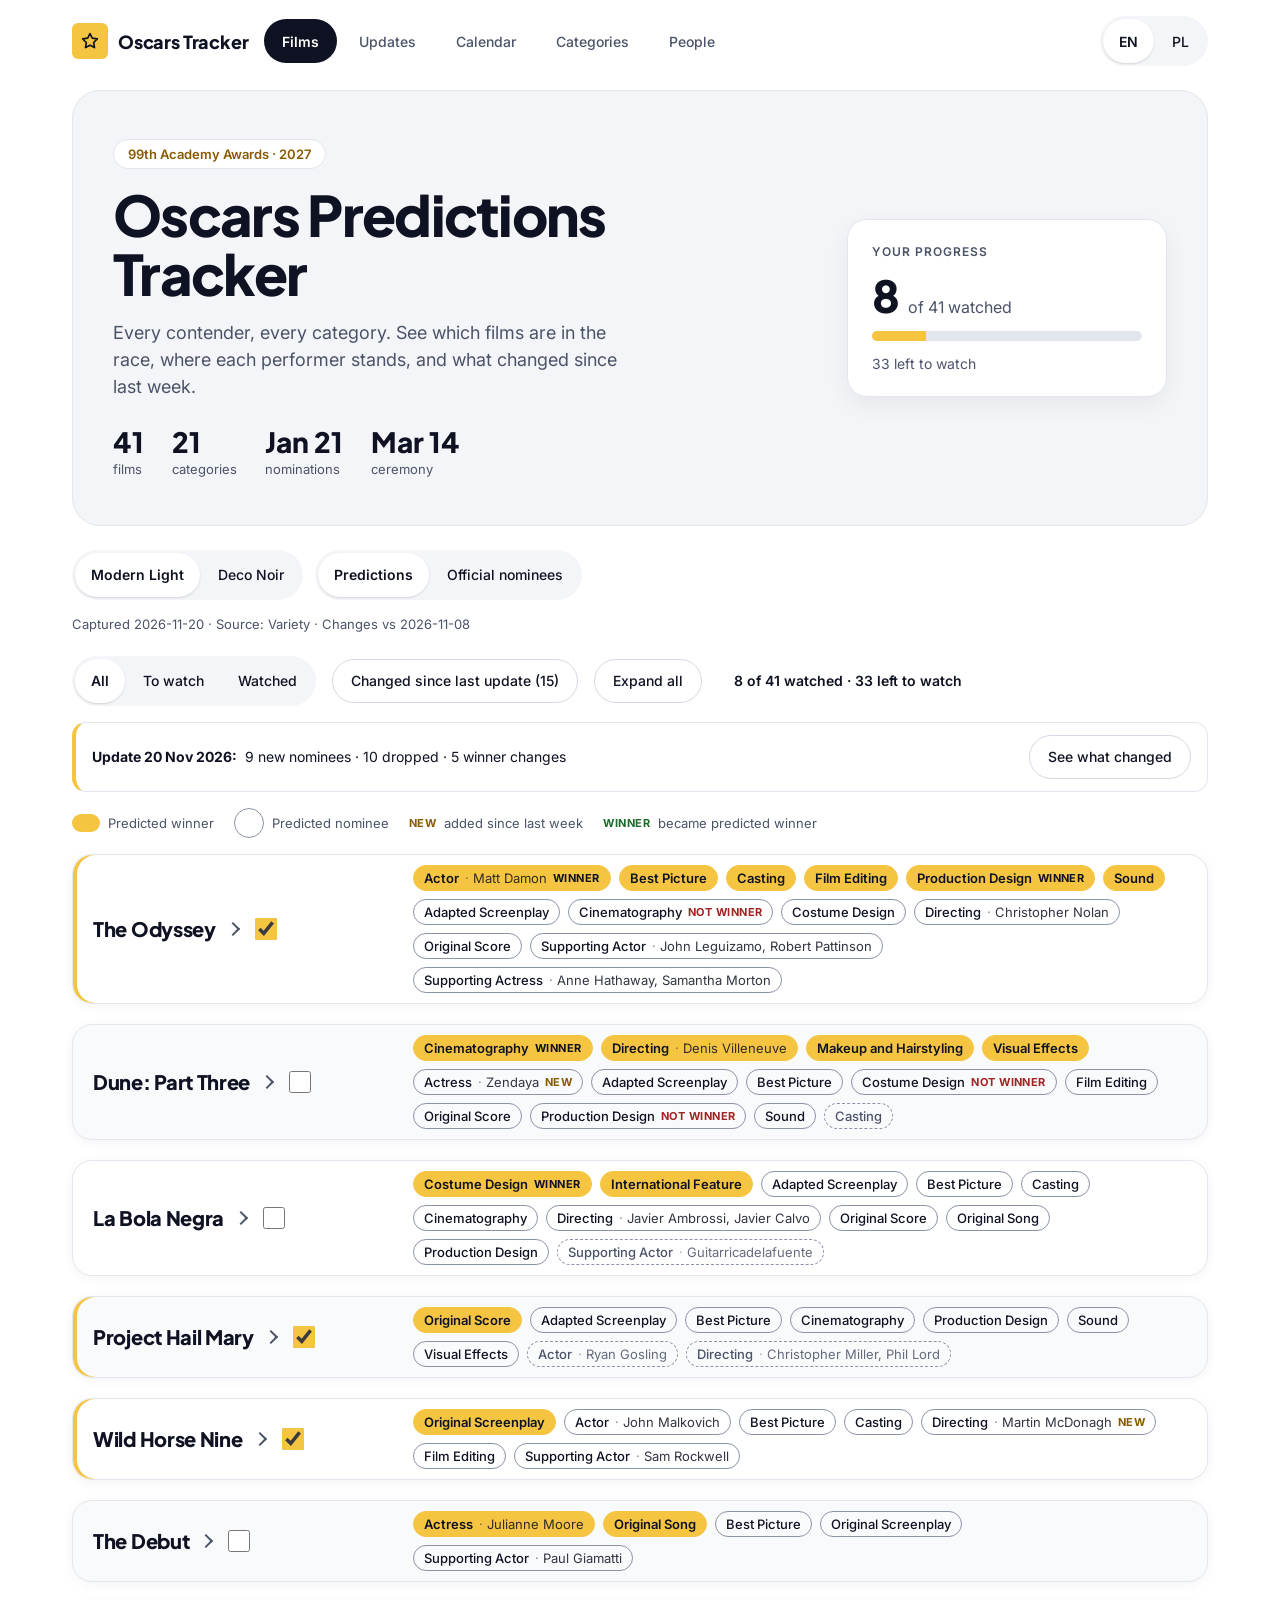
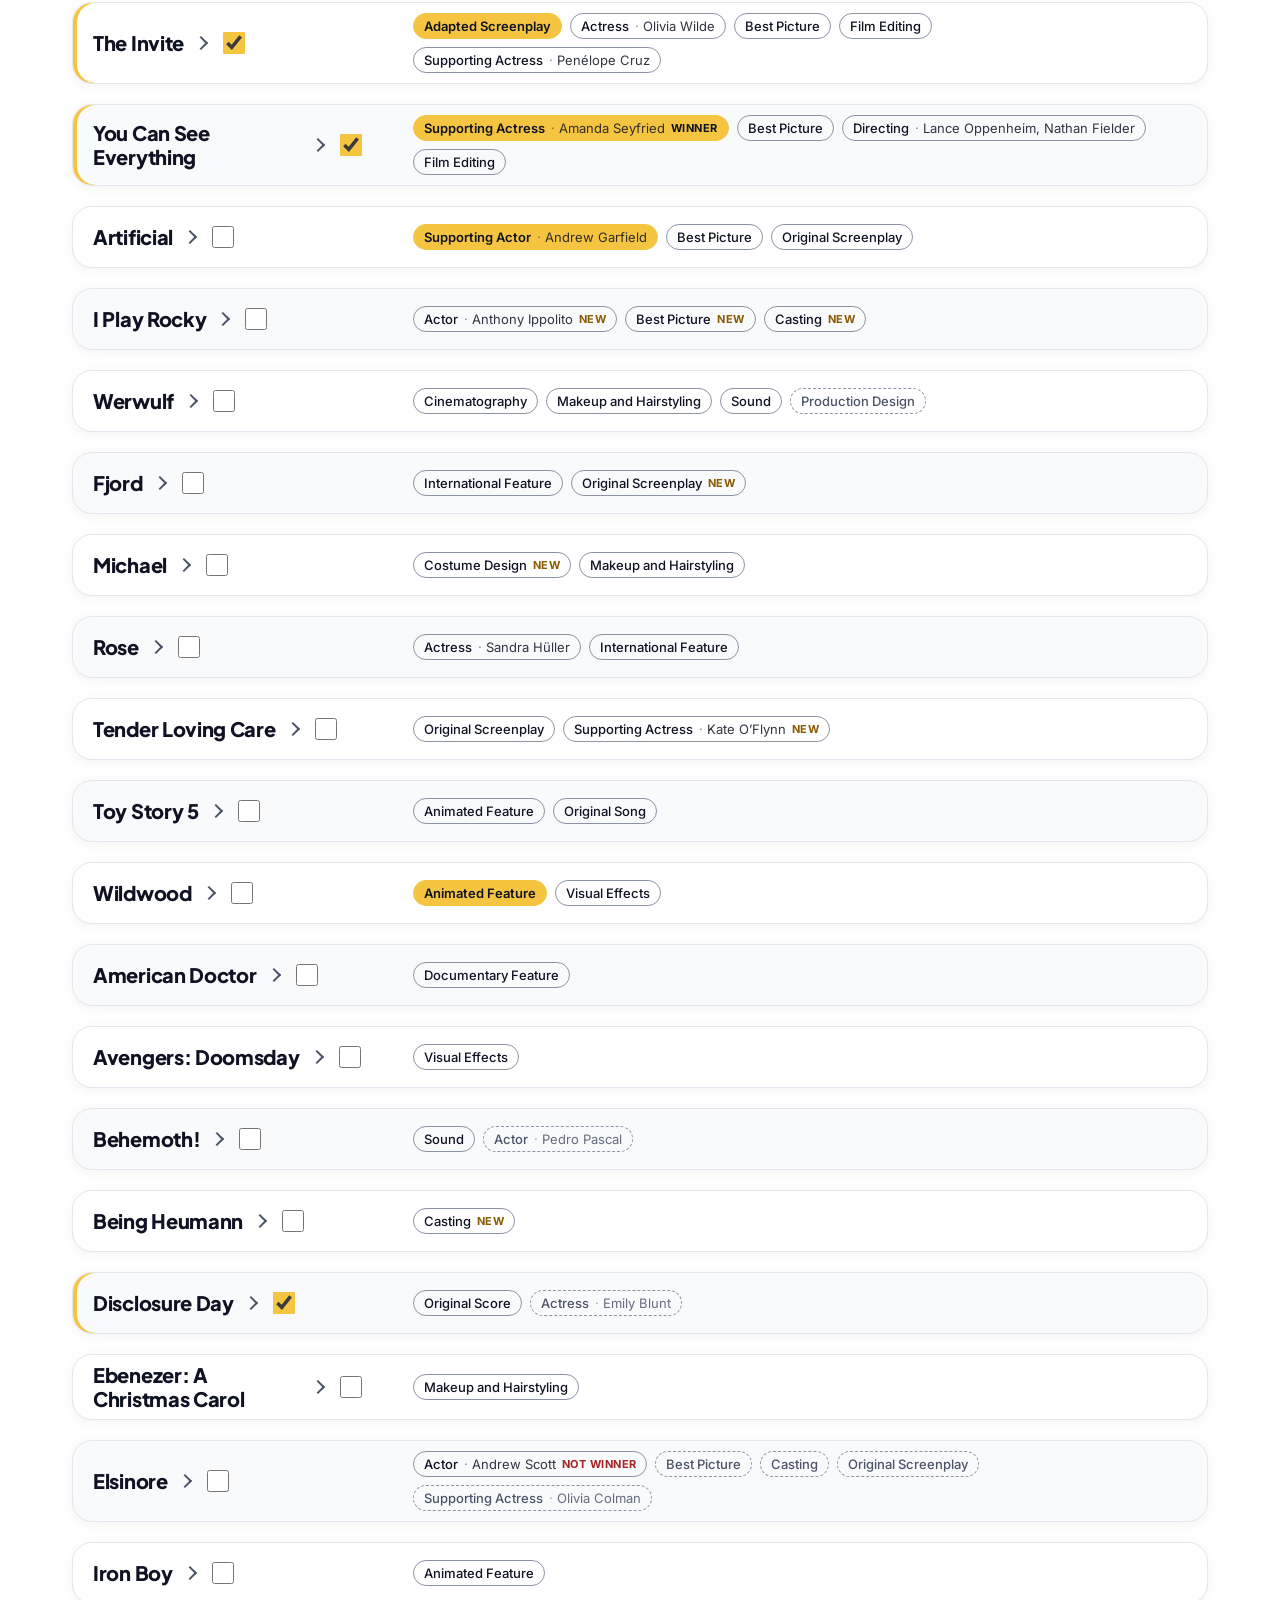
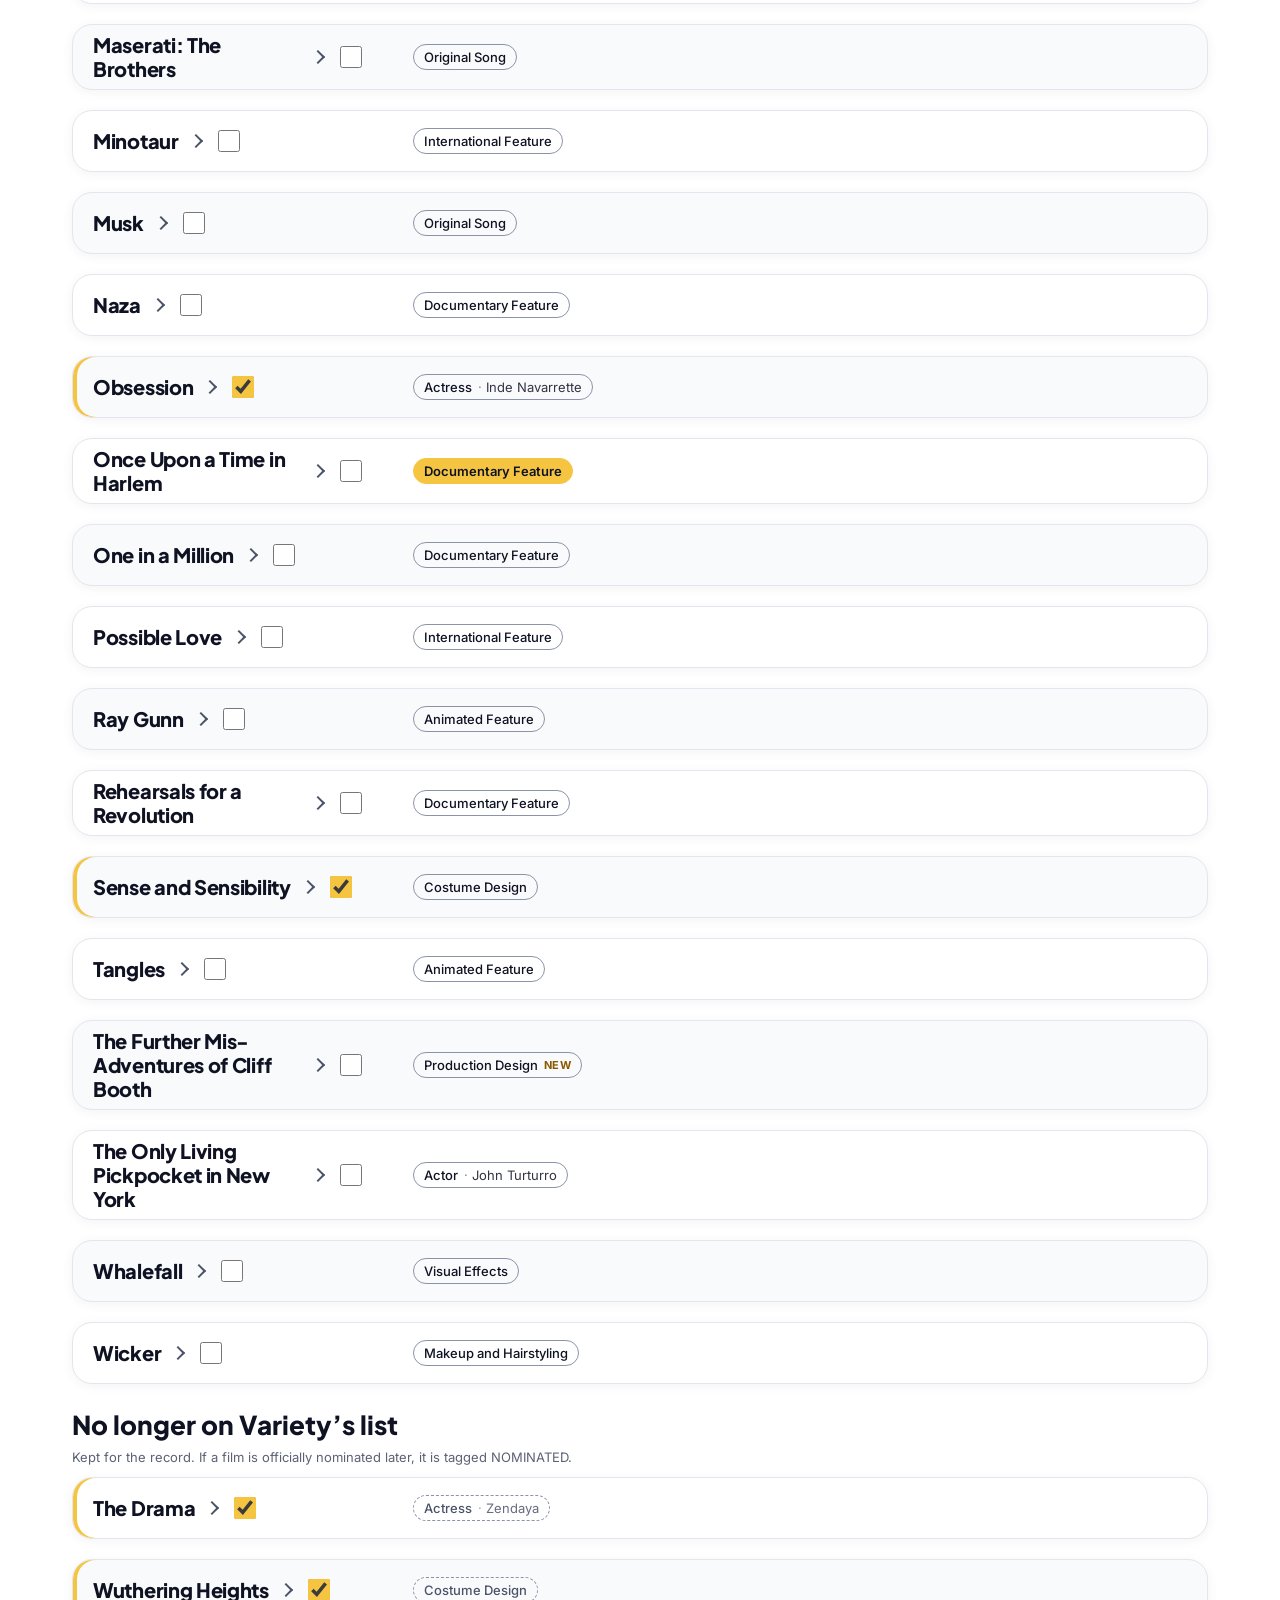
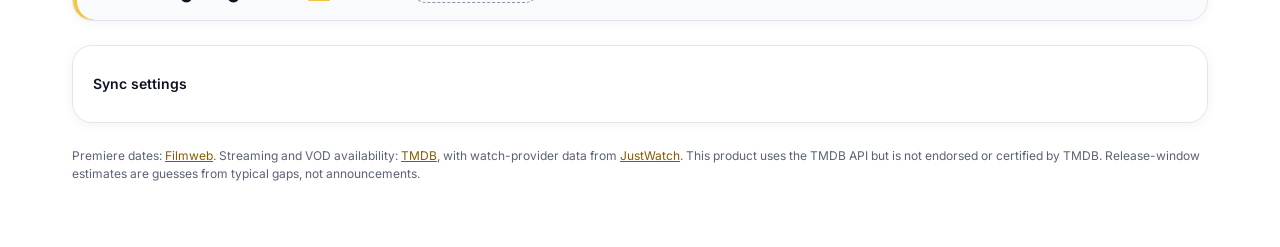
==== docs/index.html @ 3678d4de "Collapse film rows by default; click a film name to see details Collapsed rows show the title, the w" ====
<!doctype html>
<html lang="en" data-theme="modern">
<head>
<meta charset="utf-8">
<meta name="viewport" content="width=device-width, initial-scale=1">
<title>Oscars Predictions Tracker</title>
<link rel="stylesheet" href="https://fonts.googleapis.com/css2?family=Cormorant+Garamond:wght@600;700&family=Jost:wght@400;500;600&family=Plus+Jakarta+Sans:wght@600;700;800&family=Inter:wght@400;500;600&display=swap">
<link rel="stylesheet" href="styles.css?v=26">
</head>
<body>
<main class="wrap">
  <div class="brand" aria-hidden="true"><span class="logo"><svg width="20" height="20" viewBox="0 0 24 24" fill="none" stroke="currentColor" stroke-width="2" stroke-linejoin="round"><path d="M12 3l2.7 5.6 6.1.9-4.4 4.3 1 6.1L12 17l-5.4 2.9 1-6.1L3.2 9.5l6.1-.9L12 3z"/></svg></span><span class="brandname">Oscars Tracker</span></div>
  <header class="head">
    <div class="hero">
    <div class="title">
      <span class="eyebrow" data-i18n="eyebrow">99th Academy Awards · 2027</span>
      <h1 data-i18n="title">Oscars Predictions Tracker</h1>
      <p class="dates" data-i18n="dates">Nominations announced Jan. 21, 2027 · Ceremony Mar. 14, 2027</p>
      <p class="lede" data-i18n="lede">Every contender, every category. See which films are in the race, where each performer stands, and what changed since last week.</p>
      <div class="herostats" id="herostats"></div>
    </div>
    <div class="heroprog" id="heroprog"></div>
    </div>
    <div class="controls">
      <div class="seg lang" role="group" data-i18n-aria="aria.lang" aria-label="Language">
        <button data-lang-btn="en" lang="en">EN</button>
        <button data-lang-btn="pl" lang="pl">PL</button>
      </div>
      <div class="opts">
      <div class="seg" role="group" data-i18n-aria="aria.theme" aria-label="Theme">
        <button data-theme-btn="modern">Modern Light</button>
        <button data-theme-btn="deco">Deco Noir</button>
      </div>
      <div class="seg" role="group" data-i18n-aria="aria.mode" aria-label="Mode">
        <button data-mode-btn="predicted" data-i18n="mode.predicted">Predictions</button>
        <button data-mode-btn="nominees" data-i18n="mode.nominees">Official nominees</button>
      </div>
      </div>
    </div>
  </header>

  <div class="tabbar">
    <div class="tabs">
      <button class="tab" data-tab-btn="films" data-i18n="tab.films">Films</button>
      <button class="tab" data-tab-btn="updates" data-i18n="tab.updates">Updates</button>
      <button class="tab" data-tab-btn="cal" data-i18n="tab.cal">Calendar</button>
      <button class="tab" data-tab-btn="cats" data-i18n="tab.cats">Categories</button>
      <button class="tab" data-tab-btn="people" data-i18n="tab.people">People</button>
    </div>
    <span class="meta" id="meta"></span>
  </div>

  <section id="nominees" hidden>
    <div id="nomempty" class="empty">
      <h2 data-i18n="nom.empty.title">Nominations not announced yet</h2>
      <p data-i18n="nom.empty.text">When the Academy announces its nominees, they will appear here next to what was predicted.</p>
    </div>
    <div id="nomlist" class="catlist"></div>
  </section>

  <section id="films" data-i18n-aria="tab.films" aria-label="Films">
    <div class="watchbar">
      <div class="seg" role="group" data-i18n-aria="aria.filter" aria-label="Filter by watched">
        <button data-filter-btn="all" data-i18n="filter.all">All</button>
        <button data-filter-btn="todo" data-i18n="filter.todo">To watch</button>
        <button data-filter-btn="seen" data-i18n="filter.seen">Watched</button>
      </div>
      <button id="chgtoggle" class="chip" aria-pressed="false" hidden></button>
      <button id="expandall" class="chip" aria-pressed="false" hidden></button>
      <span id="chgbasis" class="progress"></span>
      <span id="progress" class="progress" aria-live="polite"></span>
      <span id="syncstate" class="syncstate" aria-live="polite"></span>
    </div>
    <div id="updbanner" class="updbanner" hidden></div>
    <div class="legend">
      <span><i class="chipkey win"></i><span data-i18n="legend.win">Predicted winner</span></span>
      <span><i class="chipkey nom"></i><span data-i18n="legend.nom">Predicted nominee</span></span>
      <span><b class="chg new" data-i18n="badge.new">NEW</b> <span data-i18n="legend.new">added since last week</span></span>
      <span><b class="chg up" data-i18n="badge.winner">WINNER</b> <span data-i18n="legend.winner">became predicted winner</span></span>
    </div>
    <div id="filmlist" class="filmlist"></div>
    <div id="dropped"></div>
  </section>

  <section id="updates" data-i18n-aria="tab.updates" aria-label="Updates" hidden>
    <h2 class="sechead" data-i18n="upd.title">What changed</h2>
    <p class="dropnote" data-i18n="upd.note">Every time Variety changes its list, the differences are listed here: new nominees, dropped films and predicted winners that changed.</p>
    <div id="updatelist"></div>
  </section>

  <section id="cal" data-i18n-aria="tab.cal" aria-label="Calendar" hidden>
    <div id="calendar"></div>
  </section>

  <section id="cats" data-i18n-aria="tab.cats" aria-label="Categories" hidden>
    <div id="catlist" class="catlist"></div>
  </section>

  <section id="people" data-i18n-aria="tab.people" aria-label="People" hidden>
    <div id="chips" class="chips" role="group" data-i18n-aria="aria.chips" aria-label="Filter by category"></div>
    <div id="cards" class="cards"></div>
  </section>

  <details class="sync" id="syncbox">
    <summary data-i18n="sync.summary">Sync settings</summary>
    <p data-i18n-html="sync.p1">Watched marks are saved to <code>docs/data/watched.json</code> in this repo through the GitHub API, so they follow you across devices. Without a token they are kept only in this browser.</p>
    <ol>
      <li data-i18n-html="sync.li1">Create a <a href="https://github.com/settings/personal-access-tokens/new" target="_blank" rel="noopener">fine-grained token</a> with repository access to <b>JuliusBrain/OscarsPredictions only</b> and permission <b>Contents: Read and write</b>.</li>
      <li data-i18n="sync.li2">Paste it below. It is stored in this browser only and is sent only to api.github.com.</li>
    </ol>
    <div class="tokenrow">
      <label for="token" data-i18n="sync.label">GitHub token</label>
      <input id="token" type="password" autocomplete="off" spellcheck="false" placeholder="github_pat_...">
      <button id="tokensave" class="chip" data-i18n="sync.save">Save token</button>
      <button id="tokenclear" class="chip" data-i18n="sync.clear">Remove token</button>
    </div>
  </details>
  <p class="credits" data-i18n-html="credits">Premiere dates: <a href="https://www.filmweb.pl" target="_blank" rel="noopener">Filmweb</a>.</p>
</main>
<script src="i18n.js?v=26"></script>
<script src="app.js?v=26"></script>
</body>
</html>
---- docs/styles.css ----
/* Two themes, one layout. A theme only sets tokens: palette, type, corner shapes, shadows. */
:root,:root[data-theme="modern"]{
--bg:#FFFFFF;--text:#0F1222;--muted:#4B5368;--muted2:#5B6275;--surface:#FFFFFF;--zebra:#F9FAFC;--seg:#F4F5F8;--segon:#FFFFFF;--segon-text:#0F1222;
--border:#E3E6EE;--rowline:#E3E6EE;--head:#F4F5F8;--chipborder:#D5D9E4;--dash:#B7BDCC;--outline:#8B93A7;--accent:#F5C542;--accent-text:#8A5A00;--onaccent:#0F1222;--up:#1B6B2C;--down:#A32222;
--nav-on:#0F1222;--nav-on-text:#FFFFFF;
--panel:#F9FAFC;--pline:#E3E6EE;--pgap:1px;
--shadow:0 2px 12px rgba(15,18,34,.05);--shadow-lg:0 8px 24px rgba(15,18,34,.06);--seg-shadow:0 1px 2px rgba(15,18,34,.14);
--font-display:'Plus Jakarta Sans',system-ui,sans-serif;--font-body:'Inter',system-ui,sans-serif;
--r-hero:28px;--r-card:20px;--r-row:16px;--r-box:14px;--r-chip:999px;--r-sm:6px;--r-ctl:999px;--r-ctl-in:999px;--r-seg:26px;
--h1-size:56px;--h1-weight:800;--h1-case:none;--h1-ls:-.03em;--chip-case:none;--chip-ls:0;--chip-size:13px;
--tab-case:none;--tab-ls:0;--tab-size:14px;
--eyebrow-bg:#FFFFFF;--eyebrow-bd:#E3E6EE;--eyebrow-pad:6px 14px;--eyebrow-ls:0;--eyebrow-case:none}
:root[data-theme="deco"]{
--bg:#0C0B09;--text:#EFE6CF;--muted:#BDB195;--muted2:#A89C80;--surface:#15130F;--zebra:#1D1A14;--seg:#15130F;--segon:#2E2819;--segon-text:#C9A24B;
--border:#3A3120;--rowline:#3A3120;--head:#15130F;--chipborder:#7A6330;--dash:#7A6330;--outline:#9C8650;--accent:#C9A24B;--accent-text:#C9A24B;--onaccent:#0C0B09;--up:#8FD99B;--down:#F0A0A0;
--nav-on:#C9A24B;--nav-on-text:#0C0B09;
--panel:#0C0B09;--pline:#3A3120;--pgap:1px;
--shadow:none;--shadow-lg:none;--seg-shadow:none;
--font-display:'Cormorant Garamond',Georgia,serif;--font-body:'Jost',system-ui,sans-serif;
--r-hero:0;--r-card:0;--r-row:0;--r-box:0;--r-chip:0;--r-sm:0;--r-ctl:0;--r-ctl-in:0;--r-seg:0;
--h1-size:60px;--h1-weight:700;--h1-case:uppercase;--h1-ls:.06em;--chip-case:uppercase;--chip-ls:.12em;--chip-size:12px;
--tab-case:uppercase;--tab-ls:.14em;--tab-size:13px;
--eyebrow-bg:transparent;--eyebrow-bd:transparent;--eyebrow-pad:0;--eyebrow-ls:.3em;--eyebrow-case:uppercase}

*{box-sizing:border-box}
body{margin:0;background:var(--bg);color:var(--text);font-family:var(--font-body);font-variant-numeric:lining-nums}
button{font-family:inherit;cursor:pointer;color:inherit}
button:focus-visible,input:focus-visible,summary:focus-visible,a:focus-visible{outline:3px solid var(--accent-text);outline-offset:2px}

/* Page grid: top bar (brand, nav, language), hero, controls, then full-width sections.
   .head, .controls and .tabbar dissolve (display:contents) so their children join the grid. */
.wrap{max-width:1200px;margin:0 auto;padding:16px 32px 64px;display:grid;grid-template-columns:auto minmax(0,1fr) auto;column-gap:16px;row-gap:24px;align-items:center}
.head,.controls,.tabbar,.opts{display:contents}
.wrap>section,.wrap>details,.wrap>p{grid-column:1/-1}
.brand{display:flex;align-items:center;gap:10px;grid-column:1;grid-row:1}
.logo{width:36px;height:36px;border-radius:var(--r-sm);background:var(--accent);color:var(--onaccent);display:flex;align-items:center;justify-content:center}
.brandname{font-family:var(--font-display);font-weight:800;font-size:18px;letter-spacing:-.01em}
.tabs{grid-column:2;grid-row:1;display:flex;flex-wrap:wrap;gap:4px;justify-self:start}
.tab{min-height:44px;margin:0;padding:0 18px;border:0;border-radius:var(--r-ctl);background:transparent;font-size:var(--tab-size);font-weight:500;color:var(--muted);text-transform:var(--tab-case);letter-spacing:var(--tab-ls)}
.tab[aria-pressed="true"]{background:var(--nav-on);color:var(--nav-on-text);font-weight:600}
.controls .lang{grid-column:3;grid-row:1;justify-self:end;width:max-content}
.hero{grid-column:1/-1;grid-row:2;display:flex;flex-wrap:wrap;gap:40px;align-items:center;justify-content:space-between;background:var(--head);border:1px solid var(--border);border-radius:var(--r-hero);padding:48px 40px}
.title{flex:1 1 440px;min-width:0;display:flex;flex-direction:column;gap:16px}
.eyebrow{align-self:flex-start;padding:var(--eyebrow-pad);border-radius:var(--r-chip);background:var(--eyebrow-bg);border:1px solid var(--eyebrow-bd);font-size:13px;font-weight:600;letter-spacing:var(--eyebrow-ls);text-transform:var(--eyebrow-case);color:var(--accent-text)}
h1{margin:0;font-family:var(--font-display);font-weight:var(--h1-weight);font-size:var(--h1-size);line-height:1.05;letter-spacing:var(--h1-ls);text-transform:var(--h1-case)}
.dates{display:none}
.lede{margin:0;font-size:18px;color:var(--muted);max-width:520px;line-height:1.5}
.herostats{display:flex;flex-wrap:wrap;gap:28px;padding-top:8px}
.stat{display:flex;flex-direction:column;gap:2px}
.stat b{font-family:var(--font-display);font-size:28px;font-weight:800}
.stat span{font-size:13px;color:var(--muted)}
.heroprog{display:flex;flex-direction:column;gap:14px;flex:0 1 320px;background:var(--surface);border:1px solid var(--border);border-radius:var(--r-card);padding:24px;box-shadow:var(--shadow-lg)}
.heroprog .hl{font-size:12px;font-weight:600;letter-spacing:.08em;text-transform:uppercase;color:var(--muted)}
.heroprog .hn{display:flex;align-items:baseline;gap:8px}
.heroprog .hn b{font-family:var(--font-display);font-size:44px;font-weight:800;line-height:1}
.heroprog .hn span{font-size:16px;color:var(--muted)}
.heroprog .hbar{height:10px;border-radius:var(--r-chip);background:var(--border);overflow:hidden}
.heroprog .hbar i{display:block;height:100%;background:var(--accent)}
.heroprog .hs{font-size:14px;color:var(--muted)}
.opts{grid-column:1/-1;grid-row:3;display:flex;flex-wrap:wrap;gap:12px}
.meta{grid-column:1/-1;grid-row:4;font-size:13px;color:var(--muted);margin-top:-8px}
.seg{display:flex;flex-wrap:wrap;max-width:100%;gap:2px;padding:3px;background:var(--seg);border-radius:var(--r-seg)}
.seg button{min-height:44px;padding:0 16px;border:0;border-radius:var(--r-ctl-in);font-size:14px;font-weight:500;background:transparent;color:var(--text)}
.seg button[aria-pressed="true"]{background:var(--segon);color:var(--segon-text);font-weight:600;box-shadow:var(--seg-shadow)}

.empty{border:1px dashed var(--dash);border-radius:var(--r-card);padding:56px 24px;text-align:center}
.empty h2{margin:0 0 8px;font-family:var(--font-display);font-weight:var(--h1-weight);font-size:30px}
.empty p{margin:0;color:var(--muted)}
.watchbar{display:flex;flex-wrap:wrap;gap:16px;align-items:center;margin-bottom:16px}
.progress{font-size:14px;font-weight:600;color:var(--text)}
.syncstate{font-size:13px;color:var(--muted)}
.legend{display:flex;flex-wrap:wrap;gap:20px;font-size:13px;color:var(--muted);align-items:center;margin-bottom:16px}
.legend span{display:inline-flex;align-items:center;gap:8px}
.chipkey{display:inline-block;width:28px;height:18px;border-radius:var(--r-chip)}
.chipkey.win{background:var(--accent)}
.chipkey.nom{border:1.5px solid var(--outline)}

/* Film cards */
.filmlist{display:flex;flex-direction:column;gap:20px}
.filmrow{display:grid;grid-template-columns:minmax(220px,300px) 1fr;gap:0 40px;align-items:start;padding:0;background:var(--surface);border:1px solid var(--border);border-radius:var(--r-card);box-shadow:var(--shadow);overflow:hidden}
.filmrow:nth-child(even){background:var(--zebra)}
.filmrow.seen{box-shadow:inset 4px 0 0 var(--accent),var(--shadow)}
.filmname{display:flex;flex-direction:column;gap:2px;padding:28px 0 22px 28px}
.filmname b{font-family:var(--font-display);font-weight:var(--h1-weight);font-size:28px;line-height:1.15;letter-spacing:calc(var(--h1-ls) / 2)}
.filmname span{font-size:13px;color:var(--muted)}
.filmorig{font-size:12px;color:var(--muted2)}
.noms{display:flex;flex-wrap:wrap;gap:8px;padding:28px 28px 22px 0;align-content:flex-start}
.nom{display:inline-flex;align-items:center;gap:6px;min-height:30px;padding:0 14px;border-radius:var(--r-chip);font-size:var(--chip-size);font-weight:500;border:1.5px solid var(--outline);color:var(--text);text-transform:var(--chip-case);letter-spacing:var(--chip-ls)}
.nom.win{background:var(--accent);border-color:var(--accent);color:var(--onaccent);font-weight:600}
.nom.gone{border-style:dashed;color:var(--muted);background:transparent}
.nom .ok{font-size:11px;font-weight:700;letter-spacing:.04em;color:var(--accent-text)}
.nom.win .ok{color:var(--onaccent)}
.chg{font-size:11px;font-weight:700;letter-spacing:.04em}
.chg.up{color:var(--up)}.chg.down{color:var(--down)}.chg.new{color:var(--accent-text)}
.nom.win .chg{color:var(--onaccent)}
.watch{display:inline-flex;align-items:center;gap:8px;min-height:44px;font-size:14px;color:var(--muted);cursor:pointer;width:fit-content}
.watch input{width:22px;height:22px;accent-color:var(--accent);cursor:pointer;margin:0}
.dropped{margin-top:16px}
.dropnote{font-size:13px;color:var(--muted2);margin:0 0 12px}
.sechead{margin:24px 0 8px;font-family:var(--font-display);font-weight:var(--h1-weight);font-size:26px}
.none{padding:32px 16px;text-align:center;color:var(--muted)}

/* Poland panel: premiere, cinemas, availability, estimate */
.poland{grid-column:1/-1;display:grid;grid-template-columns:repeat(auto-fit,minmax(190px,1fr));gap:var(--pgap);background:var(--pline);border:0;border-top:var(--pgap) solid var(--pline);overflow:hidden;margin:0}
.pcell{background:var(--panel);padding:18px 28px;display:flex;flex-direction:column;gap:5px;min-width:0}
.plabel{font-size:11px;font-weight:600;letter-spacing:.1em;text-transform:uppercase;color:var(--muted2)}
.pval{font-size:17px;font-weight:600;color:var(--text);line-height:1.2}
.pval.pnone{color:var(--muted2)}
.psub{font-size:12px;color:var(--muted);line-height:1.4}
.psub a{color:var(--accent-text);white-space:nowrap}
.pstatus{display:inline-block;width:fit-content;padding:3px 10px;border-radius:var(--r-chip);font-size:13px;font-weight:700;border:1.5px solid var(--outline);color:var(--text)}
.pstatus.ok{background:var(--nav-on);border-color:var(--nav-on);color:var(--nav-on-text)}
.pstatus.wait{border-color:var(--text);color:var(--text)}
.pstatus.no{border-style:dashed;color:var(--muted)}
.pgroup{font-size:13px;color:var(--text);line-height:1.4}
.pgroup b{color:var(--muted2);font-size:11px;letter-spacing:.08em;text-transform:uppercase;margin-right:8px;font-weight:600}
.pkv{display:flex;justify-content:space-between;gap:12px;font-size:13px;line-height:1.4}
.pkv span{color:var(--muted)}
.pkv b{color:var(--text);text-align:right}

/* Categories and people */
.catlist{display:grid;grid-template-columns:repeat(auto-fill,minmax(300px,1fr));gap:16px}
.catcard{background:var(--surface);border:1px solid var(--border);border-radius:var(--r-card);padding:20px;display:flex;flex-direction:column;gap:14px;box-shadow:var(--shadow)}
.cathead{display:flex;justify-content:space-between;align-items:center;gap:12px;flex-wrap:wrap}
.catprog{font-size:13px;font-weight:700;white-space:nowrap;padding:3px 10px;border:1.5px solid var(--outline);border-radius:var(--r-chip);color:var(--text)}
.catprog.done{background:var(--accent);border-color:var(--accent);color:var(--onaccent)}
.catbar{height:6px;margin:-4px 0 0;background:var(--pline);border-radius:var(--r-chip);overflow:hidden}
.catbar i{display:block;height:100%;background:var(--accent)}
.catcard h3{margin:0;font-family:var(--font-display);font-weight:var(--h1-weight);font-size:24px;letter-spacing:calc(var(--h1-ls) / 2)}
.catcard ul{list-style:none;margin:0;padding:0;display:flex;flex-direction:column;gap:0}
.catcard li{display:flex;flex-direction:column;gap:2px;padding:10px 12px;border-radius:var(--r-sm)}
.catcard li:nth-child(even){background:var(--zebra)}
.catcard .who{font-size:13px;color:var(--muted)}
.tag{display:inline-block;font-size:11px;font-weight:700;letter-spacing:.06em;text-transform:uppercase;padding:2px 8px;border-radius:var(--r-chip);background:var(--accent);color:var(--onaccent);margin-left:8px;vertical-align:middle}
.seen-tag{font-size:12px;font-weight:600;color:var(--accent-text)}
.chips{display:flex;flex-wrap:wrap;gap:8px;margin-bottom:20px}
.chip{min-height:44px;padding:0 18px;border-radius:var(--r-ctl);font-size:14px;font-weight:500;border:1px solid var(--chipborder);background:var(--surface)}
.chip[aria-pressed="true"]{background:var(--nav-on);border-color:var(--nav-on);color:var(--nav-on-text)}
.cards{display:grid;grid-template-columns:repeat(auto-fill,minmax(280px,1fr));gap:16px}
.card{background:var(--surface);border:1px solid var(--border);border-radius:var(--r-card);padding:20px;display:flex;flex-direction:column;gap:14px;box-shadow:var(--shadow)}
.card .top{display:flex;justify-content:space-between;align-items:flex-start;gap:12px}
.card .name{font-family:var(--font-display);font-weight:var(--h1-weight);font-size:24px;line-height:1.2}
.card .film2{font-size:14px;color:var(--muted)}
.card .cat{font-size:12px;font-weight:600;letter-spacing:.08em;text-transform:uppercase;color:var(--accent-text)}

/* Sync and footer */
.sync{border:1px solid var(--border);border-radius:var(--r-card);padding:16px 20px;background:var(--surface);font-size:14px;line-height:1.5;color:var(--muted);box-shadow:var(--shadow)}
.sync summary{cursor:pointer;font-weight:600;color:var(--text);min-height:44px;display:flex;align-items:center}
.sync a{color:var(--accent-text)}
.sync code{font-size:13px}
.tokenrow{display:flex;flex-wrap:wrap;gap:8px;align-items:center}
.tokenrow label{font-weight:600;color:var(--text)}
.tokenrow input{flex:1 1 260px;min-height:44px;padding:0 12px;border-radius:var(--r-sm);border:1px solid var(--chipborder);background:var(--bg);color:var(--text);font:inherit}
.credits{font-size:12px;color:var(--muted2);line-height:1.5;margin:0}
.credits a{color:var(--accent-text)}

/* Calendar of Polish premieres */
.calnav{display:flex;flex-wrap:wrap;gap:12px;align-items:center;justify-content:space-between;margin-bottom:16px}
.caltitle{margin:0;font-family:var(--font-display);font-weight:var(--h1-weight);font-size:34px;letter-spacing:calc(var(--h1-ls) / 2);text-transform:var(--h1-case)}
.calbtns{display:flex;flex-wrap:wrap;gap:8px}
.calbtn{min-width:44px;min-height:44px;padding:0 14px;border:1px solid var(--chipborder);border-radius:var(--r-ctl);background:var(--surface);font-size:18px;font-weight:600}
.calbtn.wide{font-size:14px;font-weight:500}
.calbtn:hover{border-color:var(--accent-text)}
.calgrid{display:grid;grid-template-columns:repeat(7,minmax(0,1fr));gap:var(--pgap);background:var(--pline);border:var(--pgap) solid var(--pline);border-radius:var(--r-card);overflow:hidden}
.calhead{background:var(--head);padding:8px 6px;text-align:center;font-size:12px;font-weight:600;letter-spacing:.08em;text-transform:uppercase;color:var(--muted2)}
.calday{background:var(--surface);min-height:104px;padding:6px;display:flex;flex-direction:column;gap:4px;min-width:0}
.calday.out{background:var(--head)}
.calday.out .calnum,.calday.past .calnum{color:var(--muted2)}
.calday.today{box-shadow:inset 0 0 0 2px var(--nav-on)}
.calday.today .calnum{background:var(--nav-on);color:var(--nav-on-text);border-radius:var(--r-chip);padding:0 6px}
.calnum{font-size:13px;font-weight:600;color:var(--text);width:fit-content}
.calchip{display:block;font-size:12px;font-weight:600;line-height:1.3;padding:3px 6px;border-radius:var(--r-sm);background:var(--accent);color:var(--onaccent);overflow:hidden;text-overflow:ellipsis;white-space:nowrap}
.calchip.seen{background:transparent;color:var(--text);box-shadow:inset 0 0 0 1.5px var(--outline)}
.calday.past .calchip:not(.seen){background:var(--zebra);color:var(--text);box-shadow:inset 0 0 0 1.5px var(--outline)}
.calmore{font-size:11px;color:var(--muted)}
.calcount{display:none;align-self:flex-start;min-width:22px;height:22px;padding:0 6px;border-radius:11px;background:var(--accent);color:var(--onaccent);font-size:12px;font-weight:700;align-items:center;justify-content:center}
.agmonth{margin:24px 0 8px;font-family:var(--font-display);font-weight:var(--h1-weight);font-size:22px;color:var(--accent-text)}
.agrow{display:grid;grid-template-columns:72px 1fr auto;gap:16px;align-items:center;padding:12px 16px;margin-bottom:12px;border:1px solid var(--rowline);border-radius:var(--r-row);background:var(--surface);box-shadow:var(--shadow)}
.agrow:nth-of-type(even){background:var(--zebra)}
.agrow.seen{box-shadow:inset 4px 0 0 var(--accent),var(--shadow)}
.agdate{display:flex;flex-direction:column;align-items:center;line-height:1.1;min-width:0}
.agdate b{font-family:var(--font-display);font-weight:var(--h1-weight);font-size:32px}
.agdate span{font-size:12px;font-weight:600;text-transform:uppercase;letter-spacing:.08em;color:var(--muted)}
.agdate small{font-size:11px;color:var(--muted2)}
.aginfo{display:flex;flex-direction:column;gap:2px;min-width:0}
.aginfo b{font-family:var(--font-display);font-weight:var(--h1-weight);font-size:22px;line-height:1.15}
.aginfo span{font-size:13px;color:var(--muted)}
.aginfo .agrel{font-weight:600;color:var(--text)}
.agside{display:flex;flex-direction:column;align-items:flex-end;gap:6px}
.calfold{margin-top:20px;border:1px solid var(--border);border-radius:var(--r-box);background:var(--surface);box-shadow:var(--shadow)}
.calfold summary{cursor:pointer;min-height:44px;display:flex;align-items:center;padding:0 16px;font-weight:600}
.calfold .agrow{margin:0;border-width:1px 0 0;border-radius:0;box-shadow:none}

/* Deco Noir touches: chamfered winner chips */
[data-theme="deco"] .nom{padding:0 15px;border-width:1px}
[data-theme="deco"] .nom.win{padding:0 18px;clip-path:polygon(8px 0,calc(100% - 8px) 0,100% 50%,calc(100% - 8px) 100%,8px 100%,0 50%)}
[data-theme="deco"] .chipkey.win{clip-path:polygon(6px 0,calc(100% - 6px) 0,100% 50%,calc(100% - 6px) 100%,6px 100%,0 50%)}

/* Phones: one column, bar items stack in a sensible order */
@media(max-width:700px){
.wrap{grid-template-columns:minmax(0,1fr);padding:12px 16px 48px}
.brand{grid-column:1;grid-row:auto;order:1}
.controls .lang{grid-column:1;grid-row:auto;order:2;justify-self:start}
.tabs{grid-column:1;grid-row:auto;order:3}
.hero{grid-column:1;grid-row:auto;order:4;padding:28px 20px;gap:24px}
.opts{grid-column:1;grid-row:auto;order:5}
.meta{grid-column:1;grid-row:auto;order:6;text-align:left}
.wrap>section,.wrap>details,.wrap>p{order:7}
h1{font-size:40px;overflow-wrap:anywhere}
[data-theme="deco"] h1{font-size:30px;letter-spacing:.04em}
.heroprog{flex-basis:100%}
.filmrow{grid-template-columns:1fr}
.filmname{padding:22px 20px 0}
.noms{padding:12px 20px 20px}
.pcell{padding:14px 20px}
.caltitle{font-size:26px}
.calday{min-height:52px;padding:4px;align-items:flex-start}
.calchip,.calmore{display:none}
.calcount{display:inline-flex}
.calhead{font-size:10px;padding:6px 0;letter-spacing:0}
.agrow{grid-template-columns:56px 1fr}
.agside{grid-column:1/-1;flex-direction:row;align-items:center;justify-content:space-between}
}

/* Performer names on film chips */
.nomwho{font-weight:400;opacity:.85;text-transform:none;letter-spacing:0}
.nomwho::before{content:"· ";opacity:.6}

/* What changed */
.updbanner{display:flex;flex-wrap:wrap;gap:12px 16px;align-items:center;justify-content:space-between;margin-bottom:16px;padding:12px 16px;background:var(--surface);border:1px solid var(--border);border-left:4px solid var(--accent);border-radius:var(--r-box);font-size:14px}
.updbanner[hidden]{display:none}
.upbtext b{margin-right:4px}
.update{background:var(--surface);border:1px solid var(--border);border-radius:var(--r-card);padding:20px 24px;margin-bottom:16px;box-shadow:var(--shadow)}
.uphead{display:flex;flex-wrap:wrap;gap:6px 16px;align-items:baseline;justify-content:space-between;margin-bottom:8px}
.uphead h3{margin:0;font-family:var(--font-display);font-weight:var(--h1-weight);font-size:24px}
.upcount{font-size:13px;font-weight:600;color:var(--muted)}
.upgroup{margin-top:14px}
.upgroup h4{margin:0 0 6px;font-size:12px;font-weight:700;letter-spacing:.08em;text-transform:uppercase}
.upgroup h4.up{color:var(--up)}.upgroup h4.down{color:var(--down)}.upgroup h4.new{color:var(--accent-text)}
.upgroup ul{list-style:none;margin:0;padding:0}
.upgroup li{display:flex;flex-wrap:wrap;gap:2px 12px;padding:8px 10px;border-radius:var(--r-sm);font-size:14px}
.upgroup li:nth-child(even){background:var(--zebra)}
.upcat{min-width:170px;font-size:12px;font-weight:600;letter-spacing:.06em;text-transform:uppercase;color:var(--muted2)}
.upolder summary{cursor:pointer;min-height:44px;display:flex;align-items:center;font-weight:600;margin-bottom:8px}

/* Changes since the last update, per film */
#chgtoggle{min-height:44px}
#chgtoggle[hidden]{display:none}
.chgnotes{flex:0 0 100%;list-style:none;margin:6px 0 0;padding:0;display:flex;flex-direction:column;gap:4px}
.chgnote{font-size:13px;line-height:1.4;padding:4px 10px;border-left:3px solid var(--accent);color:var(--text)}
.chgnote.dropped,.chgnote.winnerLost{border-left-color:var(--down)}
.chgnote.winnerGained{border-left-color:var(--up)}

/* Compact film rows: name + nominations; the rest opens on click */
.filmtoggle{display:flex;align-items:center;gap:10px;margin:0;padding:0;border:0;background:none;color:inherit;font:inherit;text-align:left;cursor:pointer;min-height:44px}
.filmtoggle::after{content:"";flex:0 0 auto;width:8px;height:8px;border-right:2px solid var(--muted);border-bottom:2px solid var(--muted);transform:rotate(45deg);margin:-4px 0 0 2px;transition:transform .15s}
.filmrow.collapsed .filmtoggle::after{transform:rotate(-45deg);margin:0 0 0 2px}
.filmtoggle:hover b{text-decoration:underline;text-decoration-thickness:2px;text-underline-offset:4px}
.filmtoggle:focus-visible{outline:2px solid var(--accent);outline-offset:4px;border-radius:var(--r-sm)}
#expandall{min-height:44px}
#expandall[hidden]{display:none}
.filmrow.collapsed{align-items:center}
.filmrow.collapsed .poland,.filmrow.collapsed .detail,.filmrow.collapsed .wtext{display:none}
.filmrow.collapsed .filmname{flex-direction:row;align-items:center;gap:6px;padding:8px 0 8px 20px}
.filmrow.collapsed .filmname b{font-size:20px;line-height:1.2}
.filmrow.collapsed .watch{gap:0;min-height:44px;min-width:44px;justify-content:center}
.filmrow.collapsed .noms{padding:10px 20px 10px 0;align-content:center}
.filmrow.collapsed .nom{min-height:26px;padding:0 10px}
.filmrow.collapsed .chgnotes{display:none;margin-top:2px}
#films.showchg .filmrow.collapsed .chgnotes{display:flex}
@media (max-width:640px){
  .filmrow.collapsed .filmname{padding:8px 12px 0 8px}
  .filmrow.collapsed .noms{padding:4px 12px 12px}
}
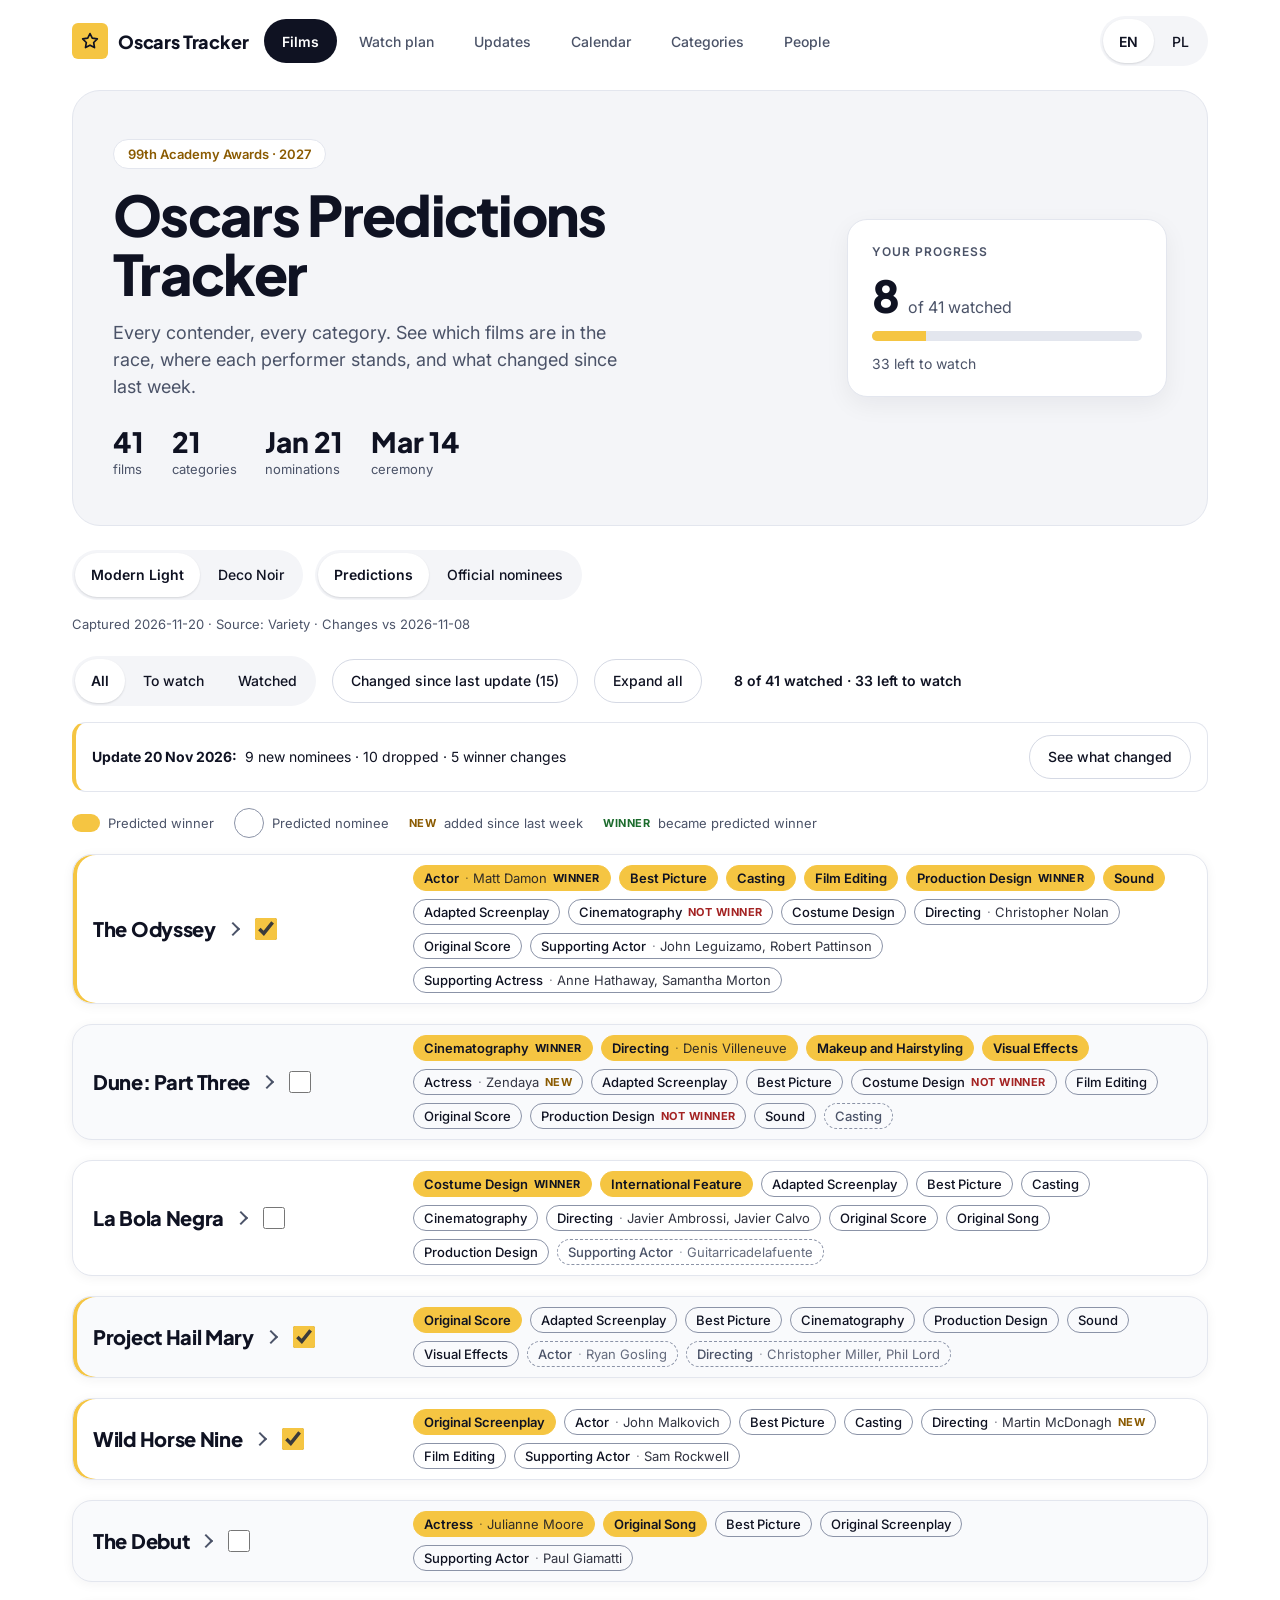
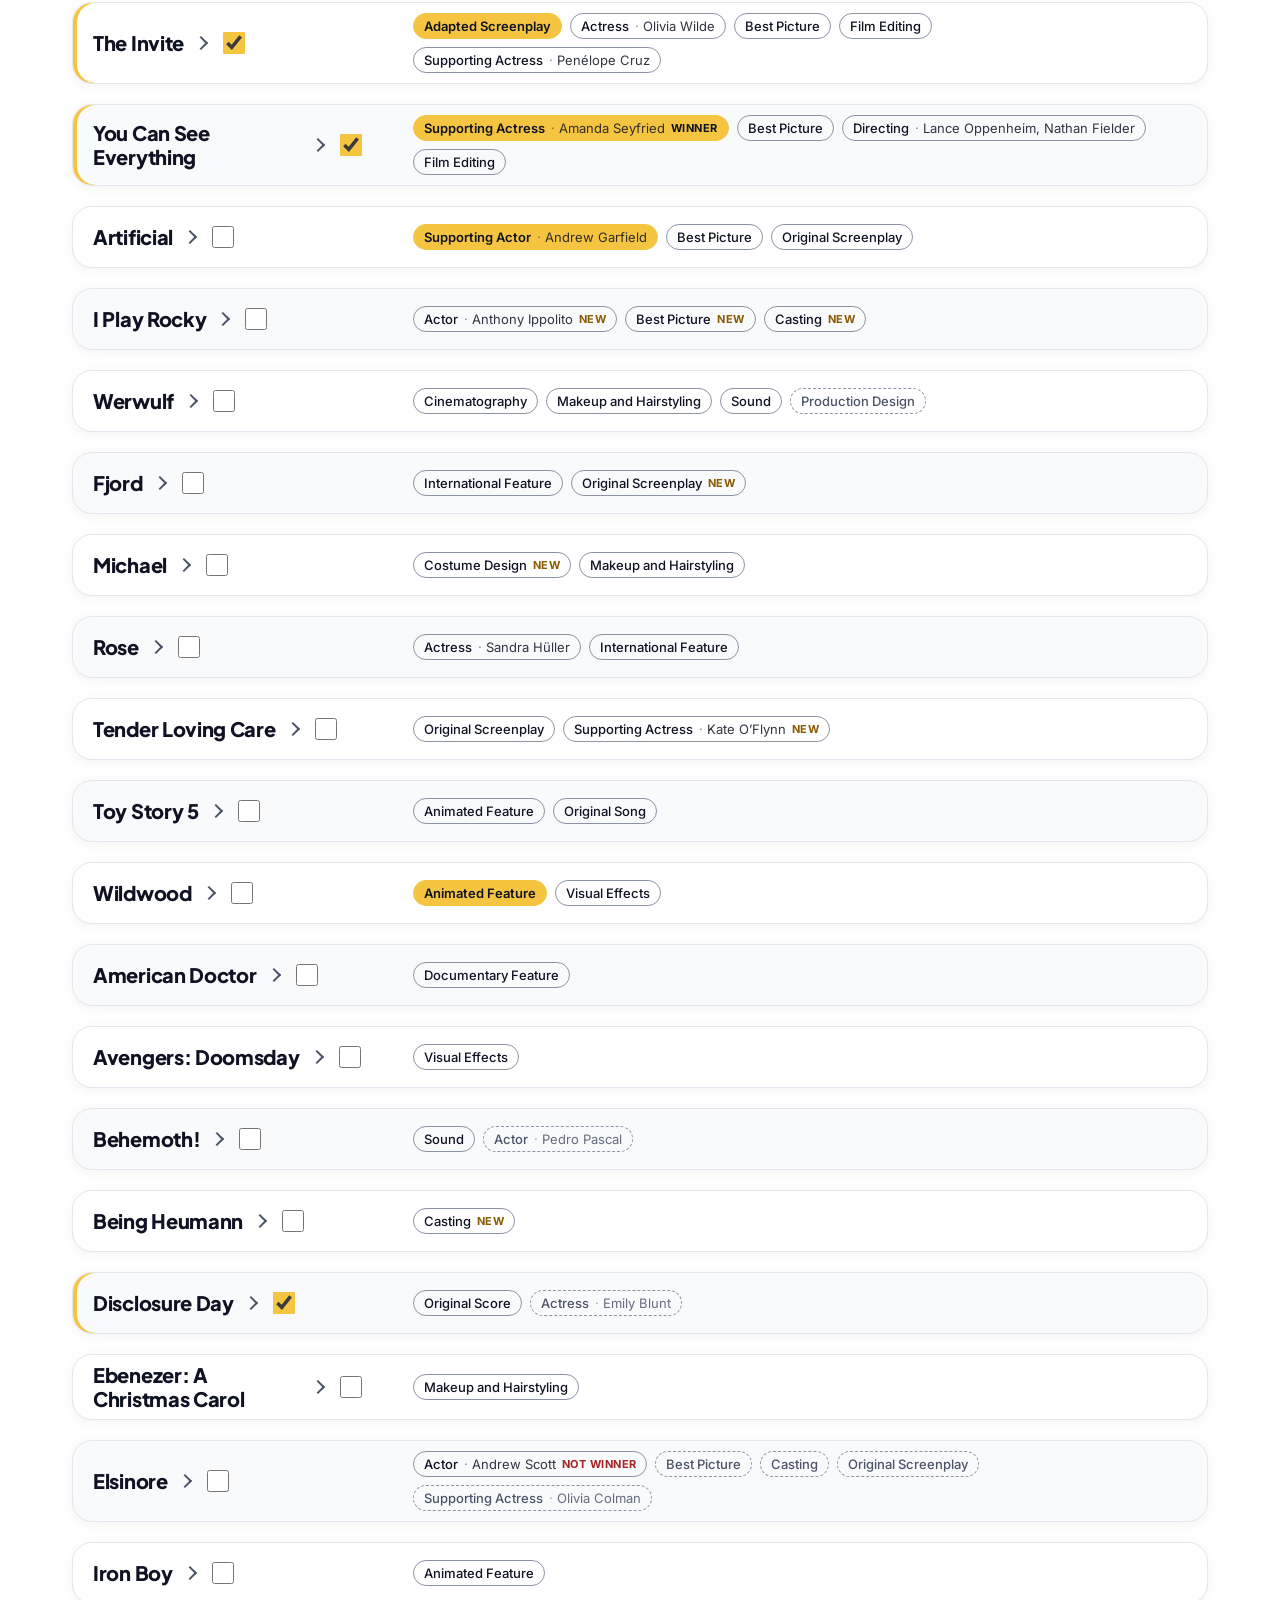
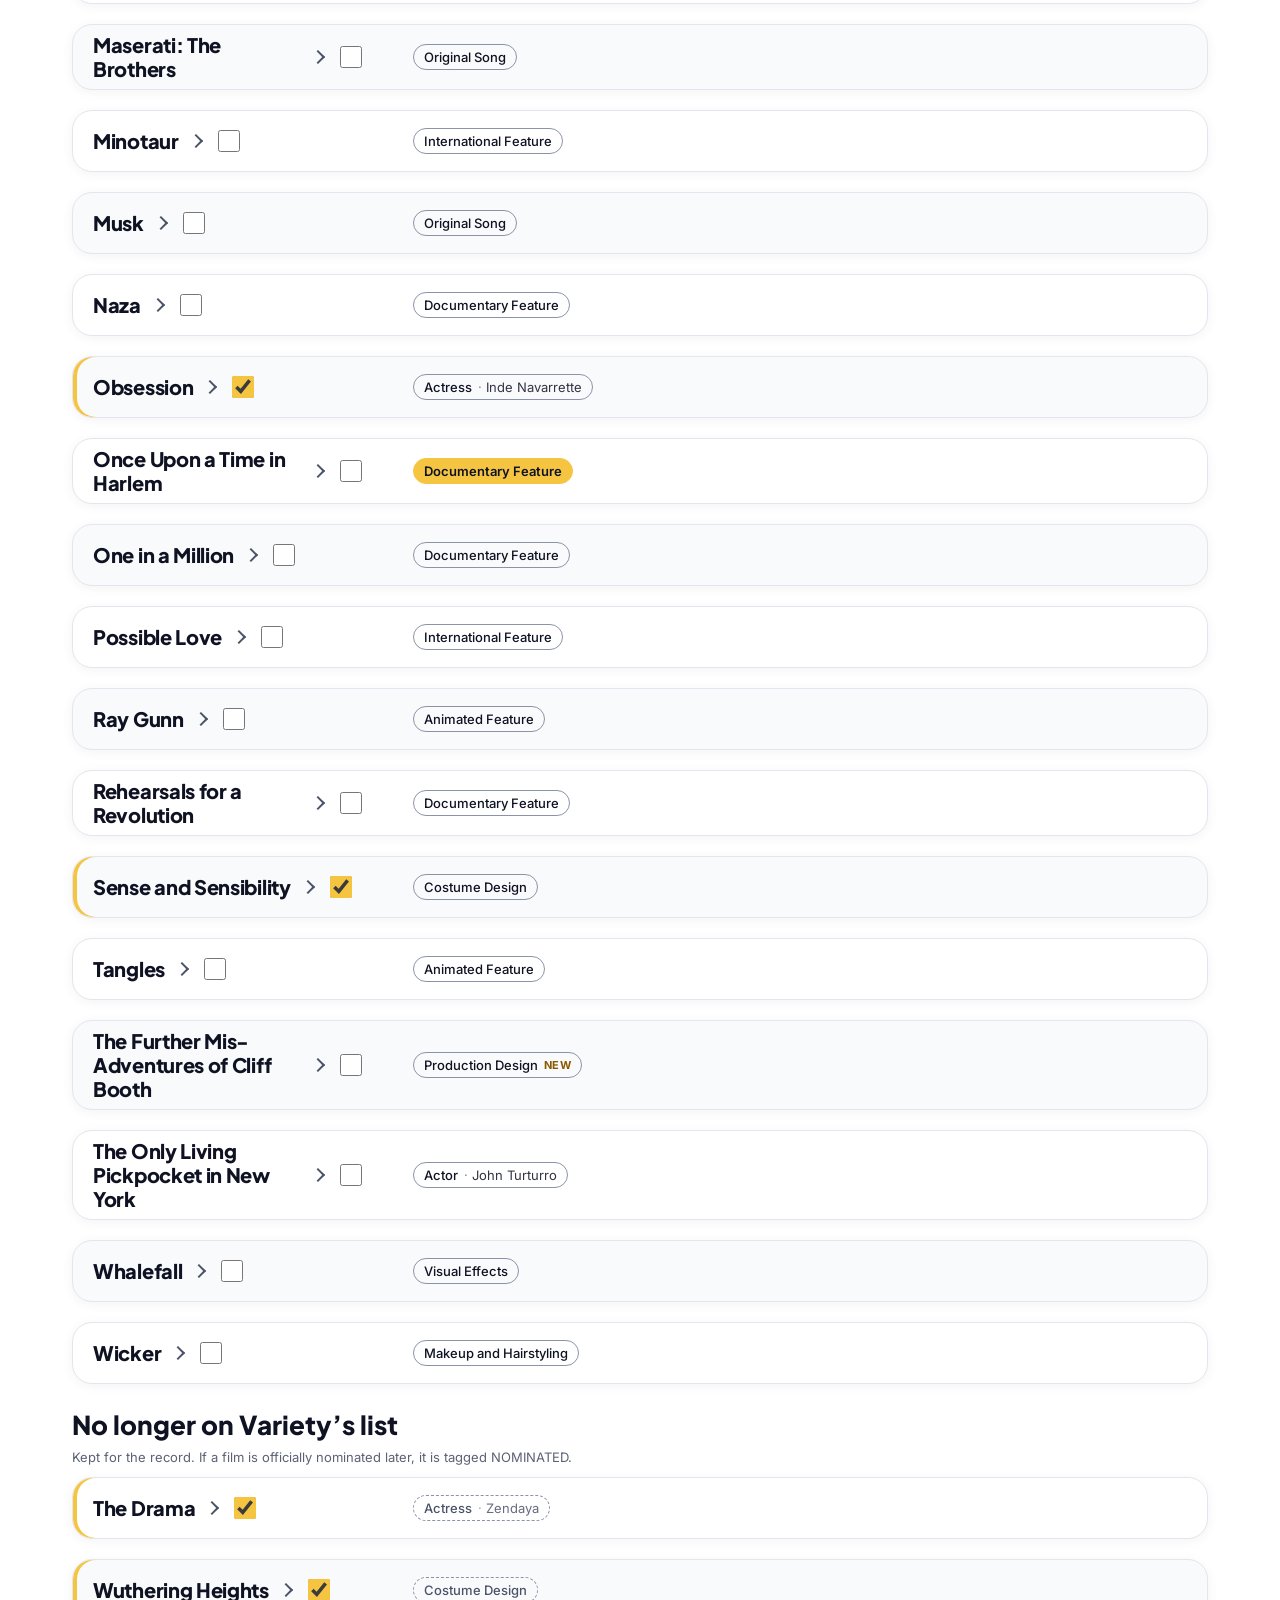
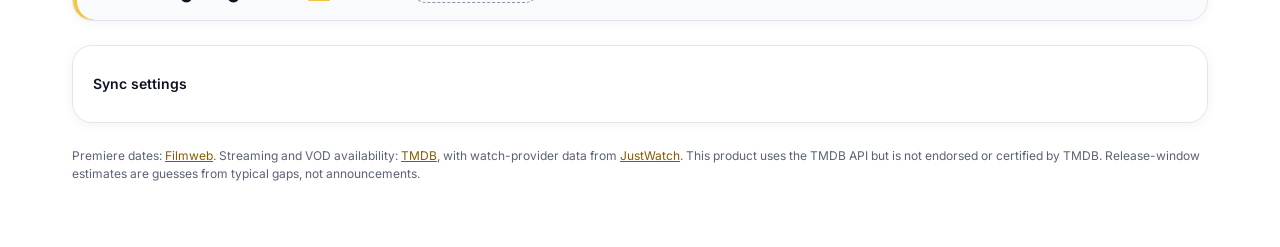
==== commit ac8145a1: "Add a Watch plan tab: films still to see to cover every nominee in the main categories Covers Best P" ====
--- a/docs/index.html
+++ b/docs/index.html
@@ -5,7 +5,7 @@
 <meta name="viewport" content="width=device-width, initial-scale=1">
 <title>Oscars Predictions Tracker</title>
 <link rel="stylesheet" href="https://fonts.googleapis.com/css2?family=Cormorant+Garamond:wght@600;700&family=Jost:wght@400;500;600&family=Plus+Jakarta+Sans:wght@600;700;800&family=Inter:wght@400;500;600&display=swap">
-<link rel="stylesheet" href="styles.css?v=26">
+<link rel="stylesheet" href="styles.css?v=27">
 </head>
 <body>
 <main class="wrap">
@@ -42,6 +42,7 @@
   <div class="tabbar">
     <div class="tabs">
       <button class="tab" data-tab-btn="films" data-i18n="tab.films">Films</button>
+      <button class="tab" data-tab-btn="plan" data-i18n="tab.plan">Watch plan</button>
       <button class="tab" data-tab-btn="updates" data-i18n="tab.updates">Updates</button>
       <button class="tab" data-tab-btn="cal" data-i18n="tab.cal">Calendar</button>
       <button class="tab" data-tab-btn="cats" data-i18n="tab.cats">Categories</button>
@@ -82,9 +83,18 @@
     <div id="dropped"></div>
   </section>
 
+  <section id="plan" aria-label="Watch plan" hidden>
+    <h2 class="sechead" data-i18n="plan.title">Path to 100%</h2>
+    <p class="dropnote" data-i18n="plan.note">The films you still need to see to have watched every nominee in the main categories: Best Picture, Directing, the acting categories and both screenplays. Films that cover the most categories come first.</p>
+    <div class="watchbar"><button id="plansupp" class="chip" aria-pressed="true"></button></div>
+    <div id="planhead" class="planhead" aria-live="polite"></div>
+    <div id="planprog" class="planprog"></div>
+    <div id="planlist"></div>
+  </section>
+
   <section id="updates" data-i18n-aria="tab.updates" aria-label="Updates" hidden>
     <h2 class="sechead" data-i18n="upd.title">What changed</h2>
-    <p class="dropnote" data-i18n="upd.note">Every time Variety changes its list, the differences are listed here: new nominees, dropped films and predicted winners that changed.</p>
+    <p class="dropnote" data-i18n="upd.note">Every time Variety changes its list, each affected category is listed here: what was added (+), what was removed (−) and whether the predicted winner (★) changed.</p>
     <div id="updatelist"></div>
   </section>
 
@@ -117,7 +127,7 @@
   </details>
   <p class="credits" data-i18n-html="credits">Premiere dates: <a href="https://www.filmweb.pl" target="_blank" rel="noopener">Filmweb</a>.</p>
 </main>
-<script src="i18n.js?v=26"></script>
-<script src="app.js?v=26"></script>
+<script src="i18n.js?v=27"></script>
+<script src="app.js?v=27"></script>
 </body>
 </html>
--- a/docs/styles.css
+++ b/docs/styles.css
@@ -272,3 +272,39 @@
   .filmrow.collapsed .filmname{padding:8px 12px 0 8px}
   .filmrow.collapsed .noms{padding:4px 12px 12px}
 }
+
+/* Updates: one card per category */
+.update{display:flex;flex-direction:column;gap:12px}
+.upcard{border:1px solid var(--border);border-radius:var(--r-box);padding:12px 16px}
+.upcard h4{margin:0 0 8px;font-size:13px;font-weight:700;letter-spacing:.08em;text-transform:uppercase;color:var(--muted)}
+.uprow{display:grid;grid-template-columns:22px 150px 1fr;gap:0 8px;align-items:baseline;padding:6px 0;font-size:15px;line-height:1.4}
+.uprow+.uprow{border-top:1px solid var(--border)}
+.upsign{font-weight:800;font-size:18px;text-align:center}
+.uplabel{font-size:12px;font-weight:700;letter-spacing:.06em;text-transform:uppercase}
+.uprow.add .upsign,.uprow.add .uplabel{color:var(--up)}
+.uprow.rem .upsign,.uprow.rem .uplabel{color:var(--down)}
+.uprow.win .upsign,.uprow.win .uplabel{color:var(--accent-text)}
+.upbody b{font-weight:600}
+.upbody em{font-style:normal;font-size:12px;color:var(--muted)}
+.uparrow{display:inline-block;margin:0 10px;color:var(--muted)}
+@media (max-width:640px){.uprow{grid-template-columns:22px 1fr}.upbody{grid-column:2}.uparrow{display:block;margin:2px 0}}
+
+/* Watch plan */
+.planhead{display:flex;flex-wrap:wrap;align-items:baseline;gap:4px 12px;margin:8px 0 16px}
+.plannum{font-family:var(--font-display);font-weight:var(--h1-weight);font-size:44px;line-height:1}
+.planhead>span:nth-child(2){font-size:18px;font-weight:600}
+.plansub{font-size:13px;color:var(--muted);flex-basis:100%}
+.planprog{display:grid;grid-template-columns:repeat(auto-fill,minmax(230px,1fr));gap:10px;margin-bottom:20px}
+.plancat{background:var(--surface);border:1px solid var(--border);border-radius:var(--r-box);padding:10px 14px;display:flex;flex-direction:column;gap:6px}
+.plancname{font-size:12px;font-weight:700;letter-spacing:.06em;text-transform:uppercase;color:var(--muted)}
+.planbar{height:8px;border-radius:4px;background:var(--zebra);overflow:hidden}
+.planbar i{display:block;height:100%;background:var(--accent)}
+.plancnum{font-size:13px;font-weight:600}
+.plancat.full{border-color:var(--up)}
+.plancat.full .plancnum{color:var(--up)}
+.planfilm{background:var(--surface);border:1px solid var(--border);border-radius:var(--r-card);box-shadow:var(--shadow);padding:10px 20px 14px;margin-bottom:10px}
+.plantop{display:flex;flex-wrap:wrap;align-items:center;gap:4px 14px}
+.plantop b{font-family:var(--font-display);font-weight:var(--h1-weight);font-size:22px}
+.plancover{font-size:13px;color:var(--muted);margin-right:auto}
+.planfilm .noms{padding:6px 0 0}
+.plancomp{margin-top:8px;font-size:13px;font-weight:600;color:var(--up)}
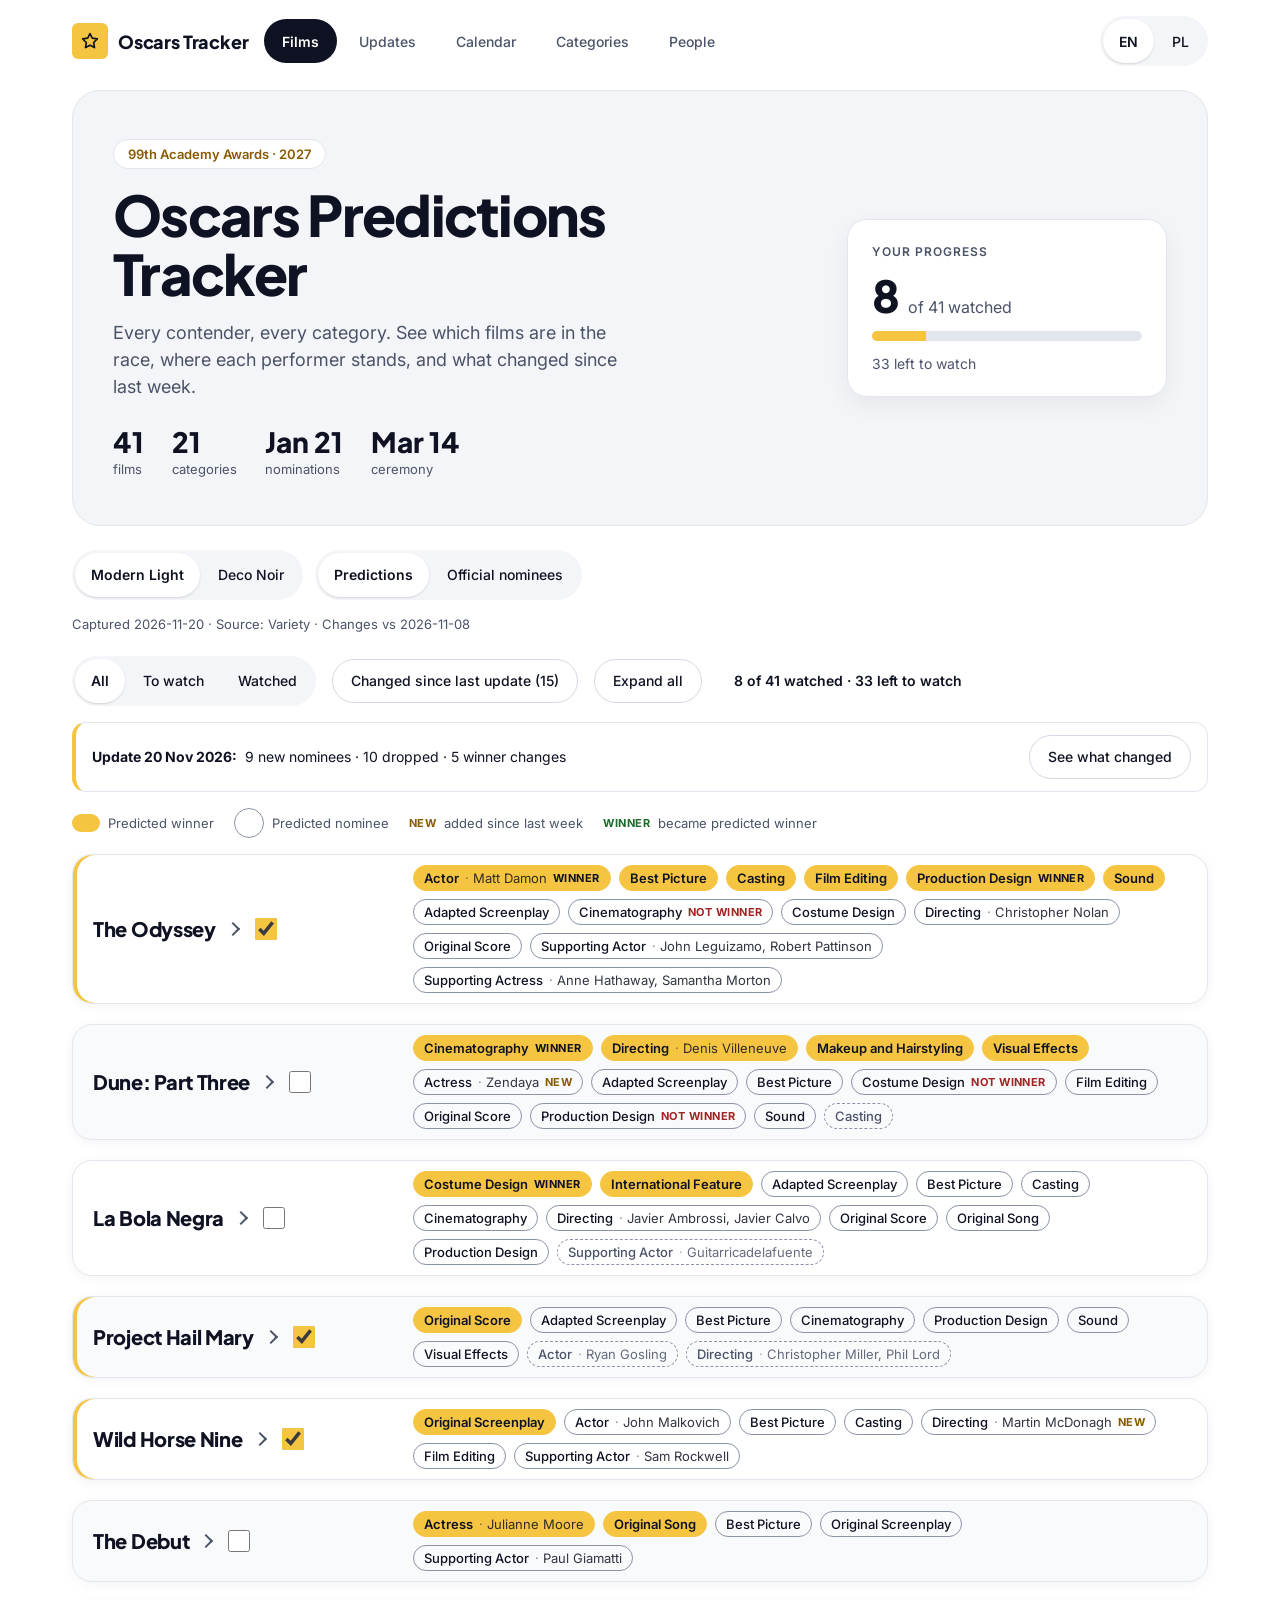
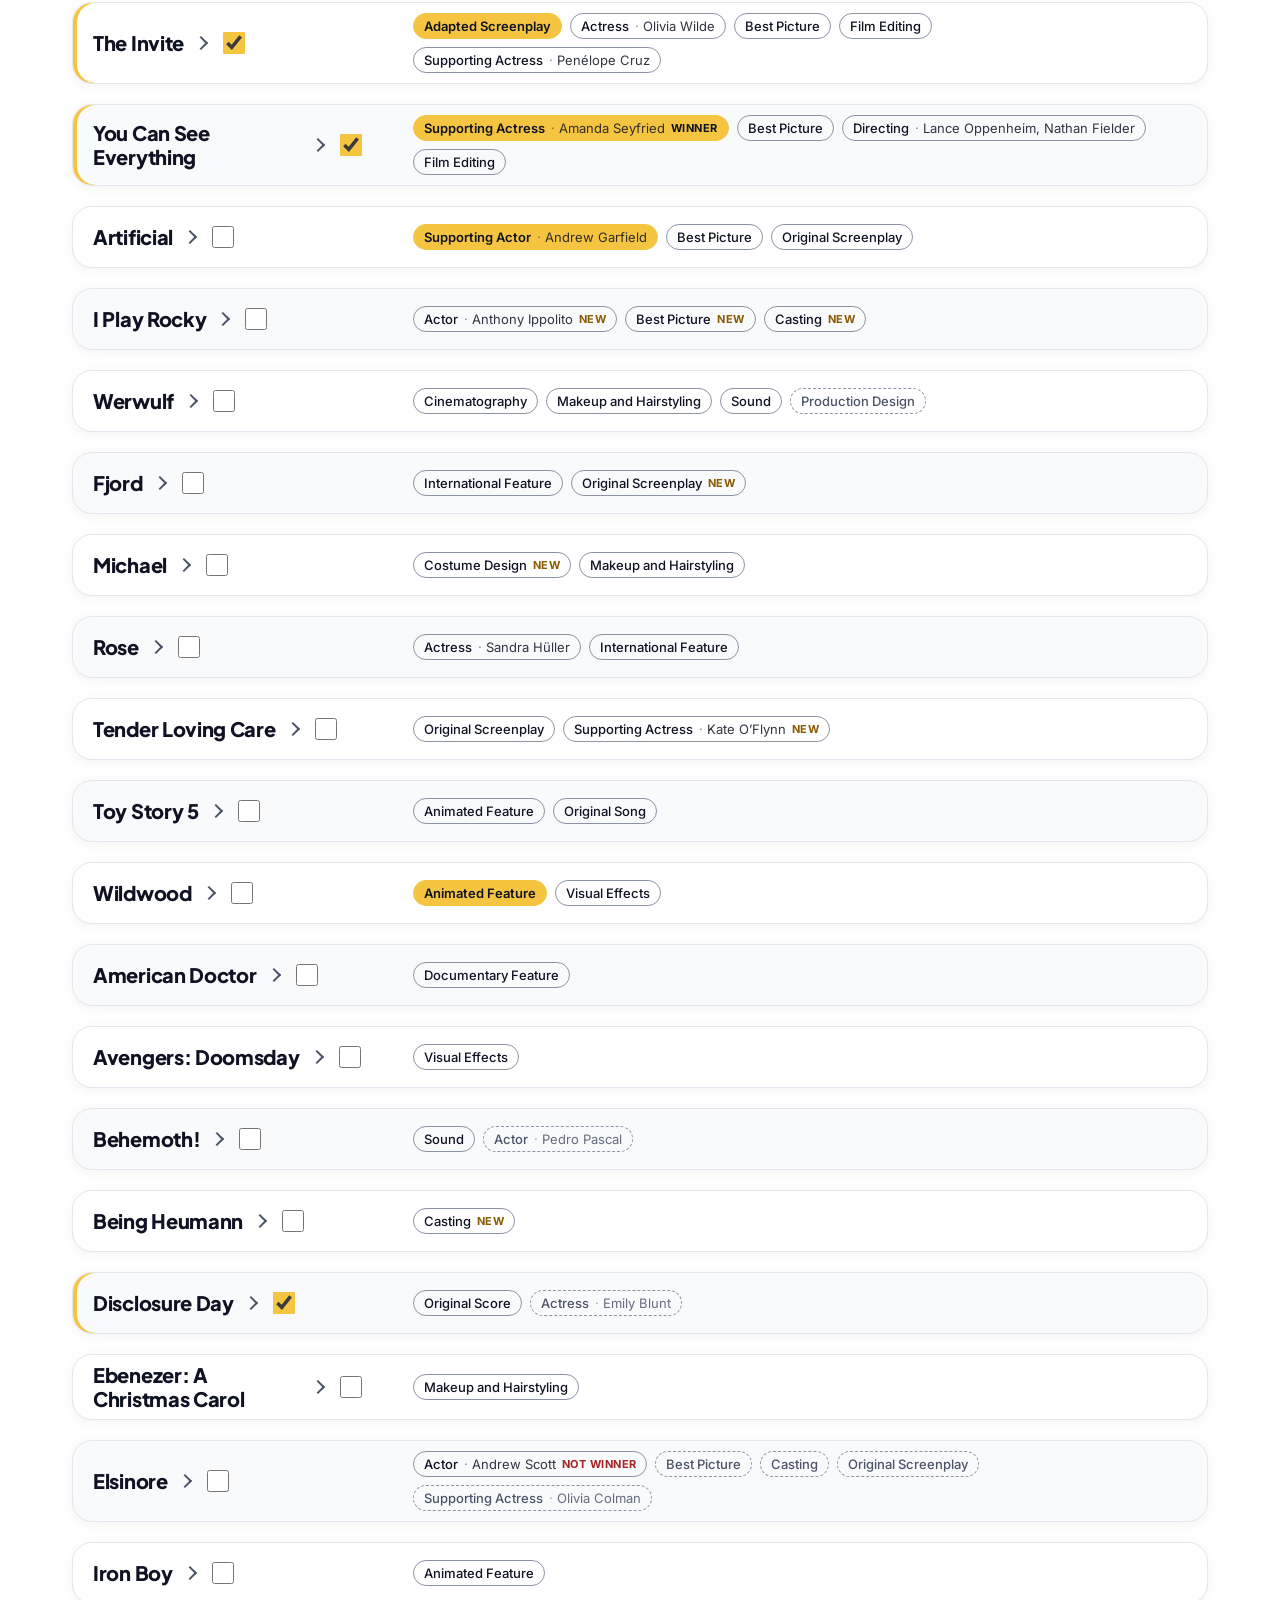
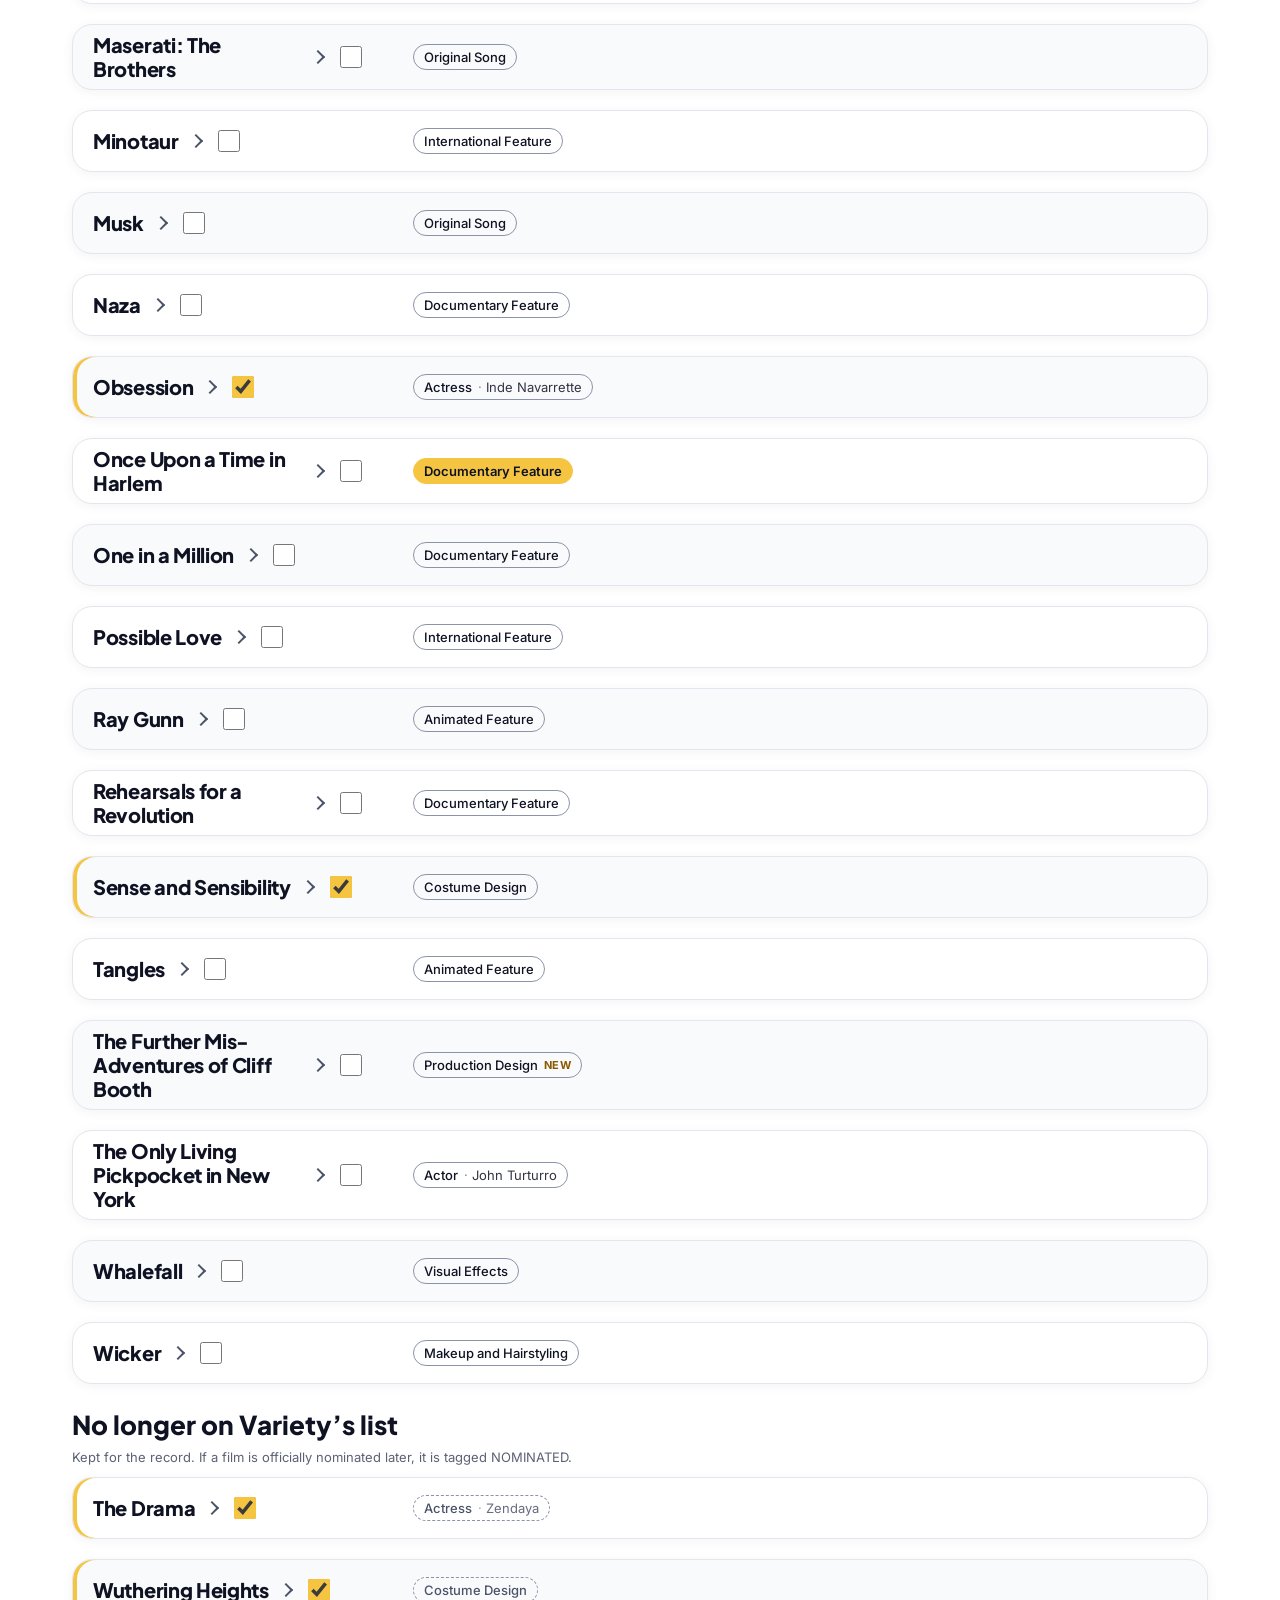
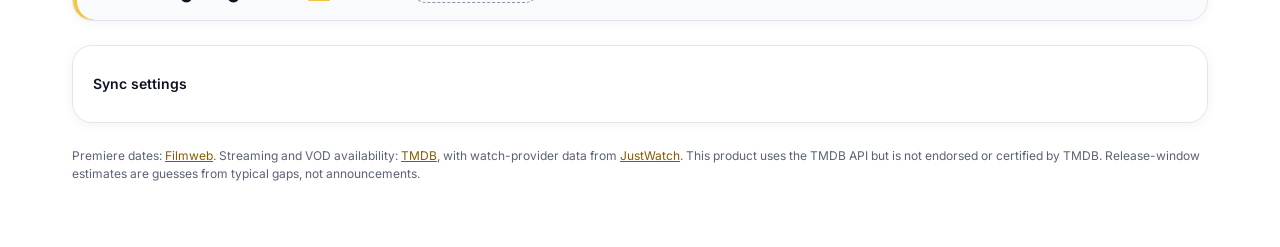
==== commit e575c72f: "Merge pull request #3 from JuliusBrain/feature/clearer-updates Clearer Updates tab (per-category add" ====
--- a/docs/index.html
+++ b/docs/index.html
@@ -5,7 +5,7 @@
 <meta name="viewport" content="width=device-width, initial-scale=1">
 <title>Oscars Predictions Tracker</title>
 <link rel="stylesheet" href="https://fonts.googleapis.com/css2?family=Cormorant+Garamond:wght@600;700&family=Jost:wght@400;500;600&family=Plus+Jakarta+Sans:wght@600;700;800&family=Inter:wght@400;500;600&display=swap">
-<link rel="stylesheet" href="styles.css?v=27">
+<link rel="stylesheet" href="styles.css?v=26">
 </head>
 <body>
 <main class="wrap">
@@ -42,7 +42,6 @@
   <div class="tabbar">
     <div class="tabs">
       <button class="tab" data-tab-btn="films" data-i18n="tab.films">Films</button>
-      <button class="tab" data-tab-btn="plan" data-i18n="tab.plan">Watch plan</button>
       <button class="tab" data-tab-btn="updates" data-i18n="tab.updates">Updates</button>
       <button class="tab" data-tab-btn="cal" data-i18n="tab.cal">Calendar</button>
       <button class="tab" data-tab-btn="cats" data-i18n="tab.cats">Categories</button>
@@ -83,15 +82,6 @@
     <div id="dropped"></div>
   </section>
 
-  <section id="plan" aria-label="Watch plan" hidden>
-    <h2 class="sechead" data-i18n="plan.title">Path to 100%</h2>
-    <p class="dropnote" data-i18n="plan.note">The films you still need to see to have watched every nominee in the main categories: Best Picture, Directing, the acting categories and both screenplays. Films that cover the most categories come first.</p>
-    <div class="watchbar"><button id="plansupp" class="chip" aria-pressed="true"></button></div>
-    <div id="planhead" class="planhead" aria-live="polite"></div>
-    <div id="planprog" class="planprog"></div>
-    <div id="planlist"></div>
-  </section>
-
   <section id="updates" data-i18n-aria="tab.updates" aria-label="Updates" hidden>
     <h2 class="sechead" data-i18n="upd.title">What changed</h2>
     <p class="dropnote" data-i18n="upd.note">Every time Variety changes its list, each affected category is listed here: what was added (+), what was removed (−) and whether the predicted winner (★) changed.</p>
@@ -127,7 +117,7 @@
   </details>
   <p class="credits" data-i18n-html="credits">Premiere dates: <a href="https://www.filmweb.pl" target="_blank" rel="noopener">Filmweb</a>.</p>
 </main>
-<script src="i18n.js?v=27"></script>
-<script src="app.js?v=27"></script>
+<script src="i18n.js?v=26"></script>
+<script src="app.js?v=26"></script>
 </body>
 </html>
--- a/docs/styles.css
+++ b/docs/styles.css
@@ -288,23 +288,3 @@
 .upbody em{font-style:normal;font-size:12px;color:var(--muted)}
 .uparrow{display:inline-block;margin:0 10px;color:var(--muted)}
 @media (max-width:640px){.uprow{grid-template-columns:22px 1fr}.upbody{grid-column:2}.uparrow{display:block;margin:2px 0}}
-
-/* Watch plan */
-.planhead{display:flex;flex-wrap:wrap;align-items:baseline;gap:4px 12px;margin:8px 0 16px}
-.plannum{font-family:var(--font-display);font-weight:var(--h1-weight);font-size:44px;line-height:1}
-.planhead>span:nth-child(2){font-size:18px;font-weight:600}
-.plansub{font-size:13px;color:var(--muted);flex-basis:100%}
-.planprog{display:grid;grid-template-columns:repeat(auto-fill,minmax(230px,1fr));gap:10px;margin-bottom:20px}
-.plancat{background:var(--surface);border:1px solid var(--border);border-radius:var(--r-box);padding:10px 14px;display:flex;flex-direction:column;gap:6px}
-.plancname{font-size:12px;font-weight:700;letter-spacing:.06em;text-transform:uppercase;color:var(--muted)}
-.planbar{height:8px;border-radius:4px;background:var(--zebra);overflow:hidden}
-.planbar i{display:block;height:100%;background:var(--accent)}
-.plancnum{font-size:13px;font-weight:600}
-.plancat.full{border-color:var(--up)}
-.plancat.full .plancnum{color:var(--up)}
-.planfilm{background:var(--surface);border:1px solid var(--border);border-radius:var(--r-card);box-shadow:var(--shadow);padding:10px 20px 14px;margin-bottom:10px}
-.plantop{display:flex;flex-wrap:wrap;align-items:center;gap:4px 14px}
-.plantop b{font-family:var(--font-display);font-weight:var(--h1-weight);font-size:22px}
-.plancover{font-size:13px;color:var(--muted);margin-right:auto}
-.planfilm .noms{padding:6px 0 0}
-.plancomp{margin-top:8px;font-size:13px;font-weight:600;color:var(--up)}
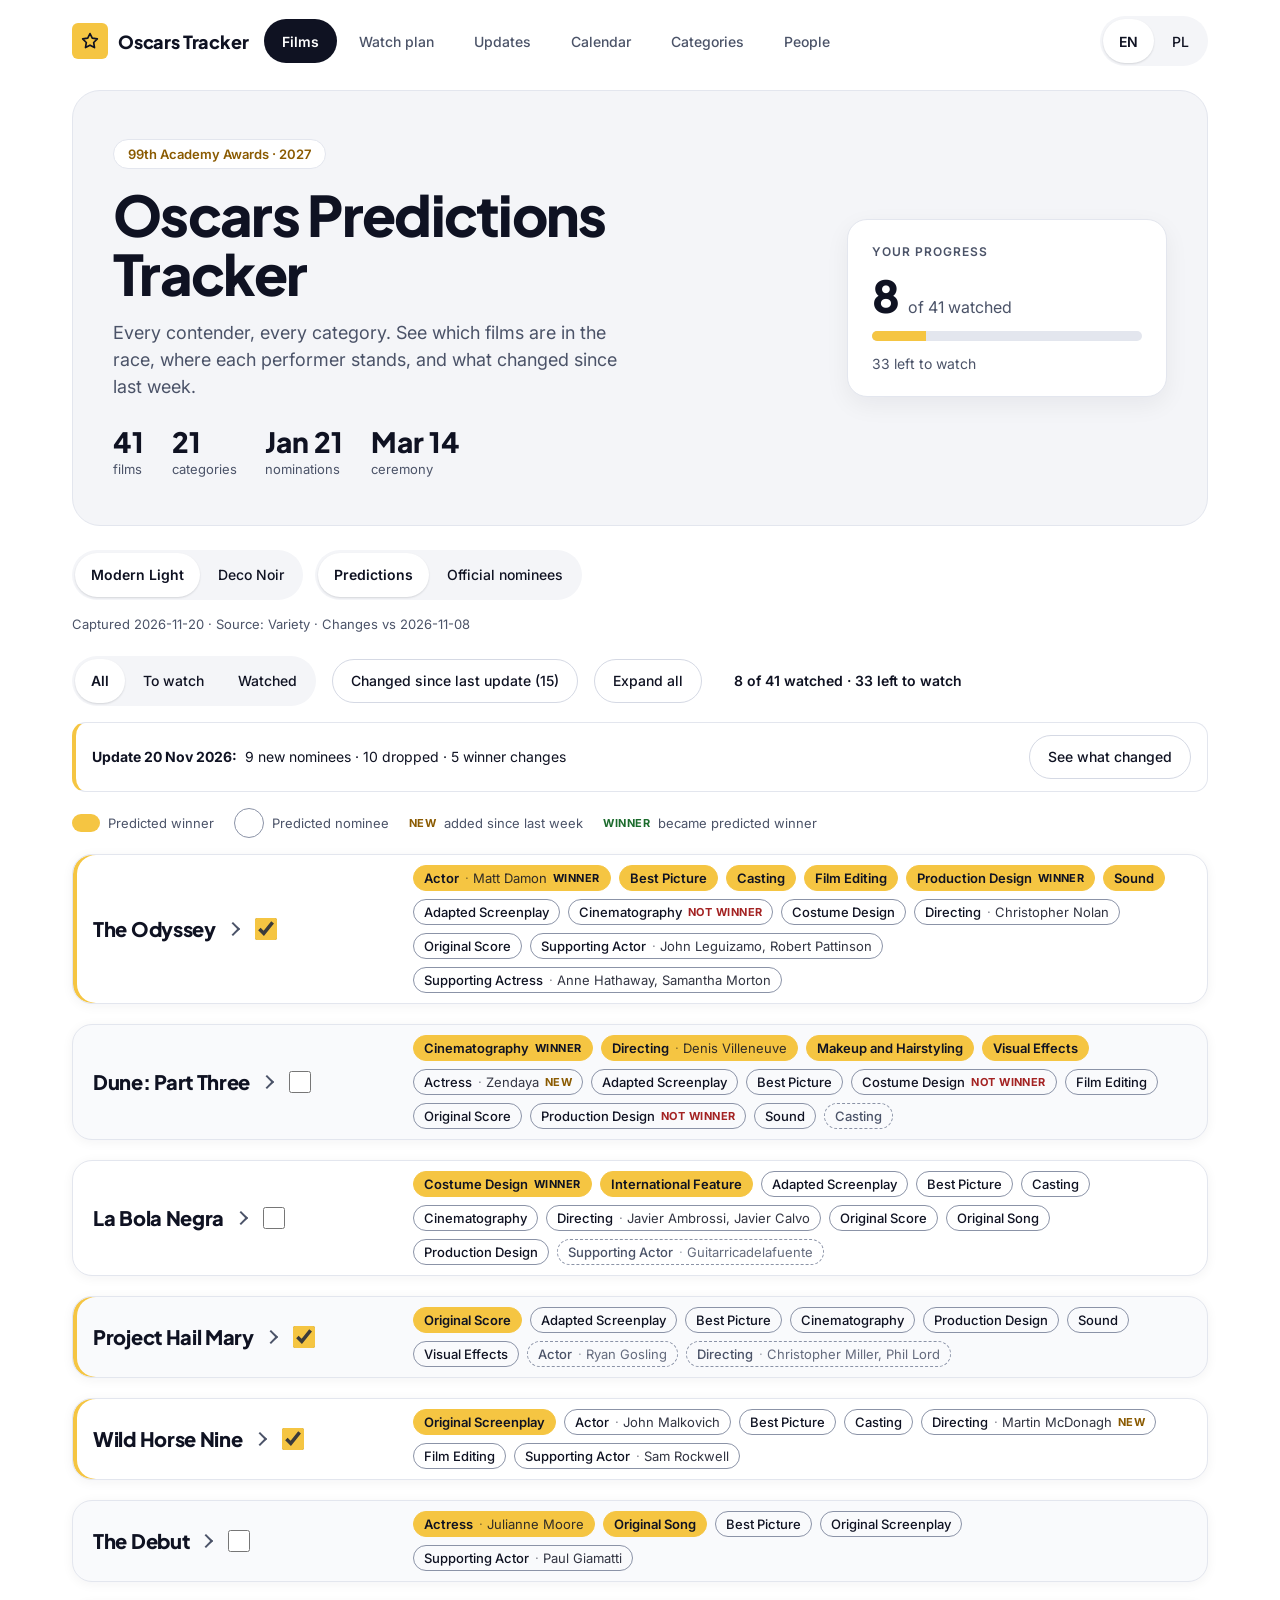
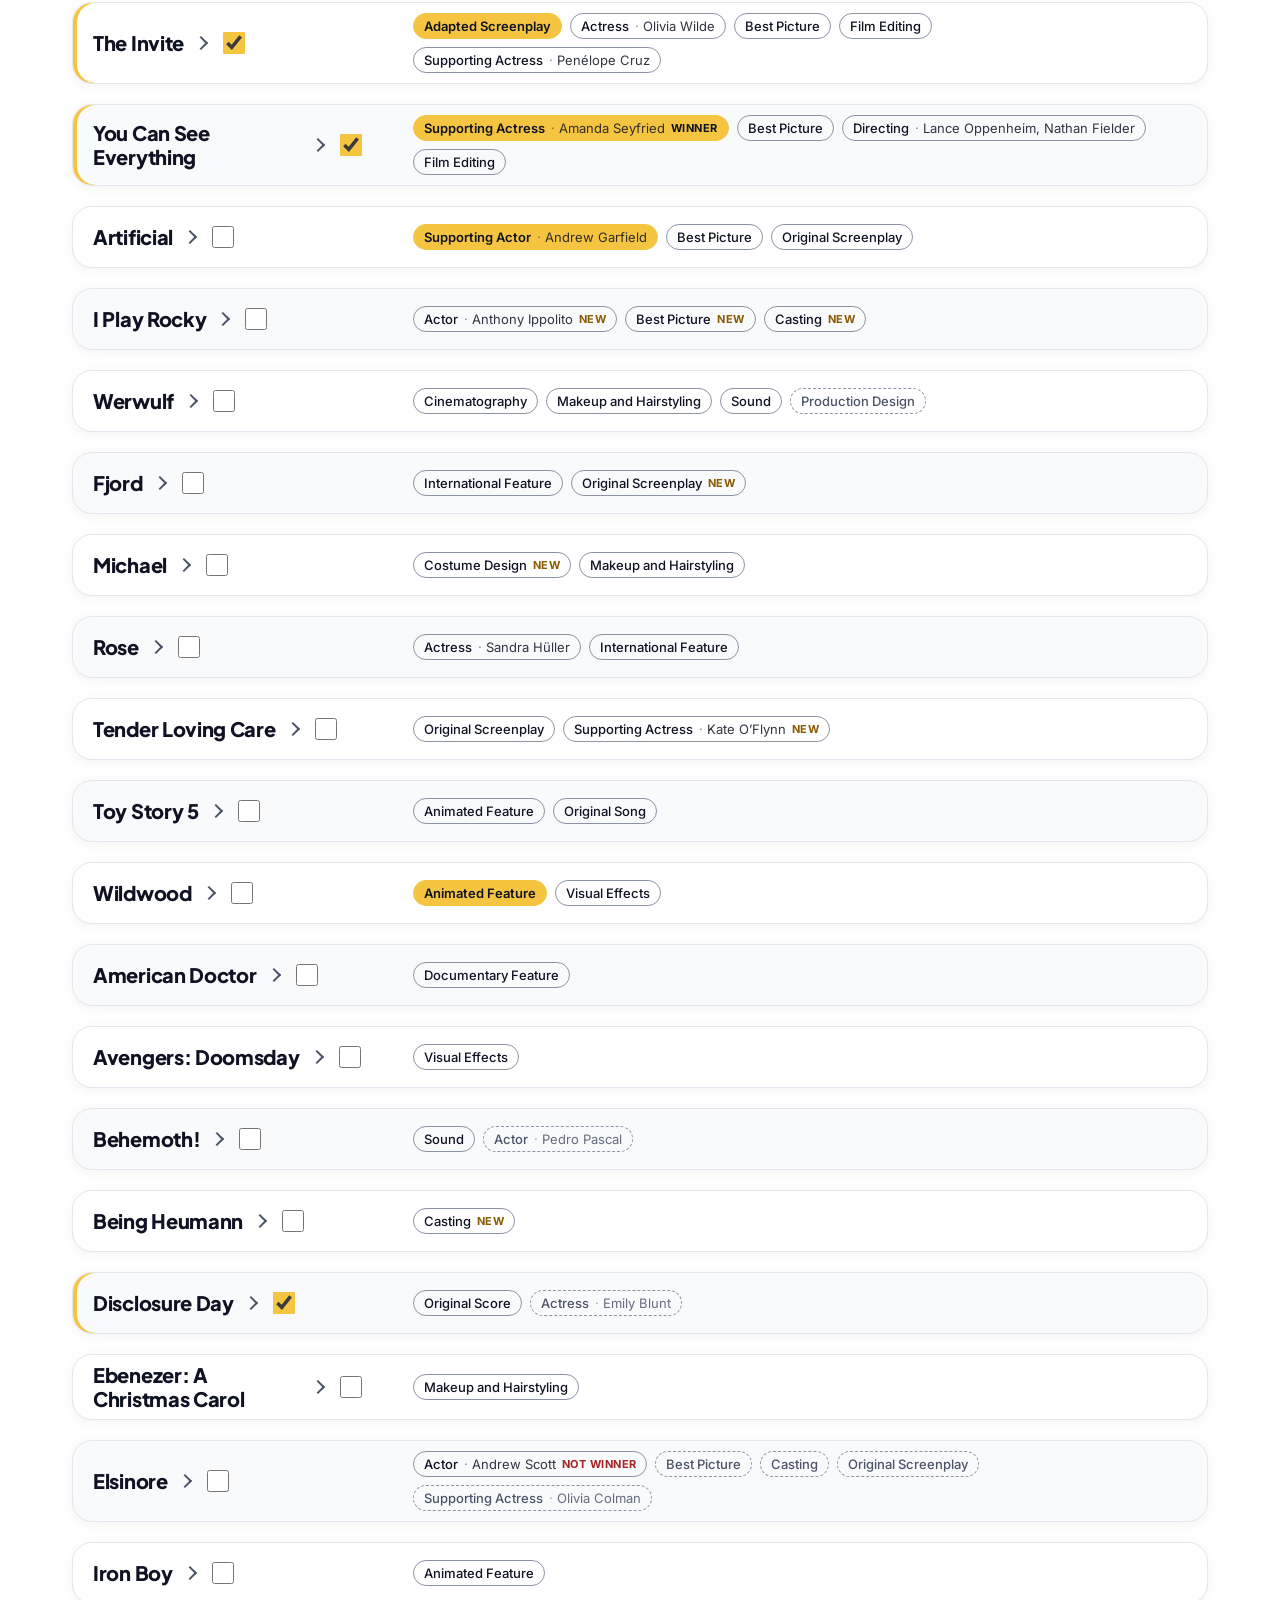
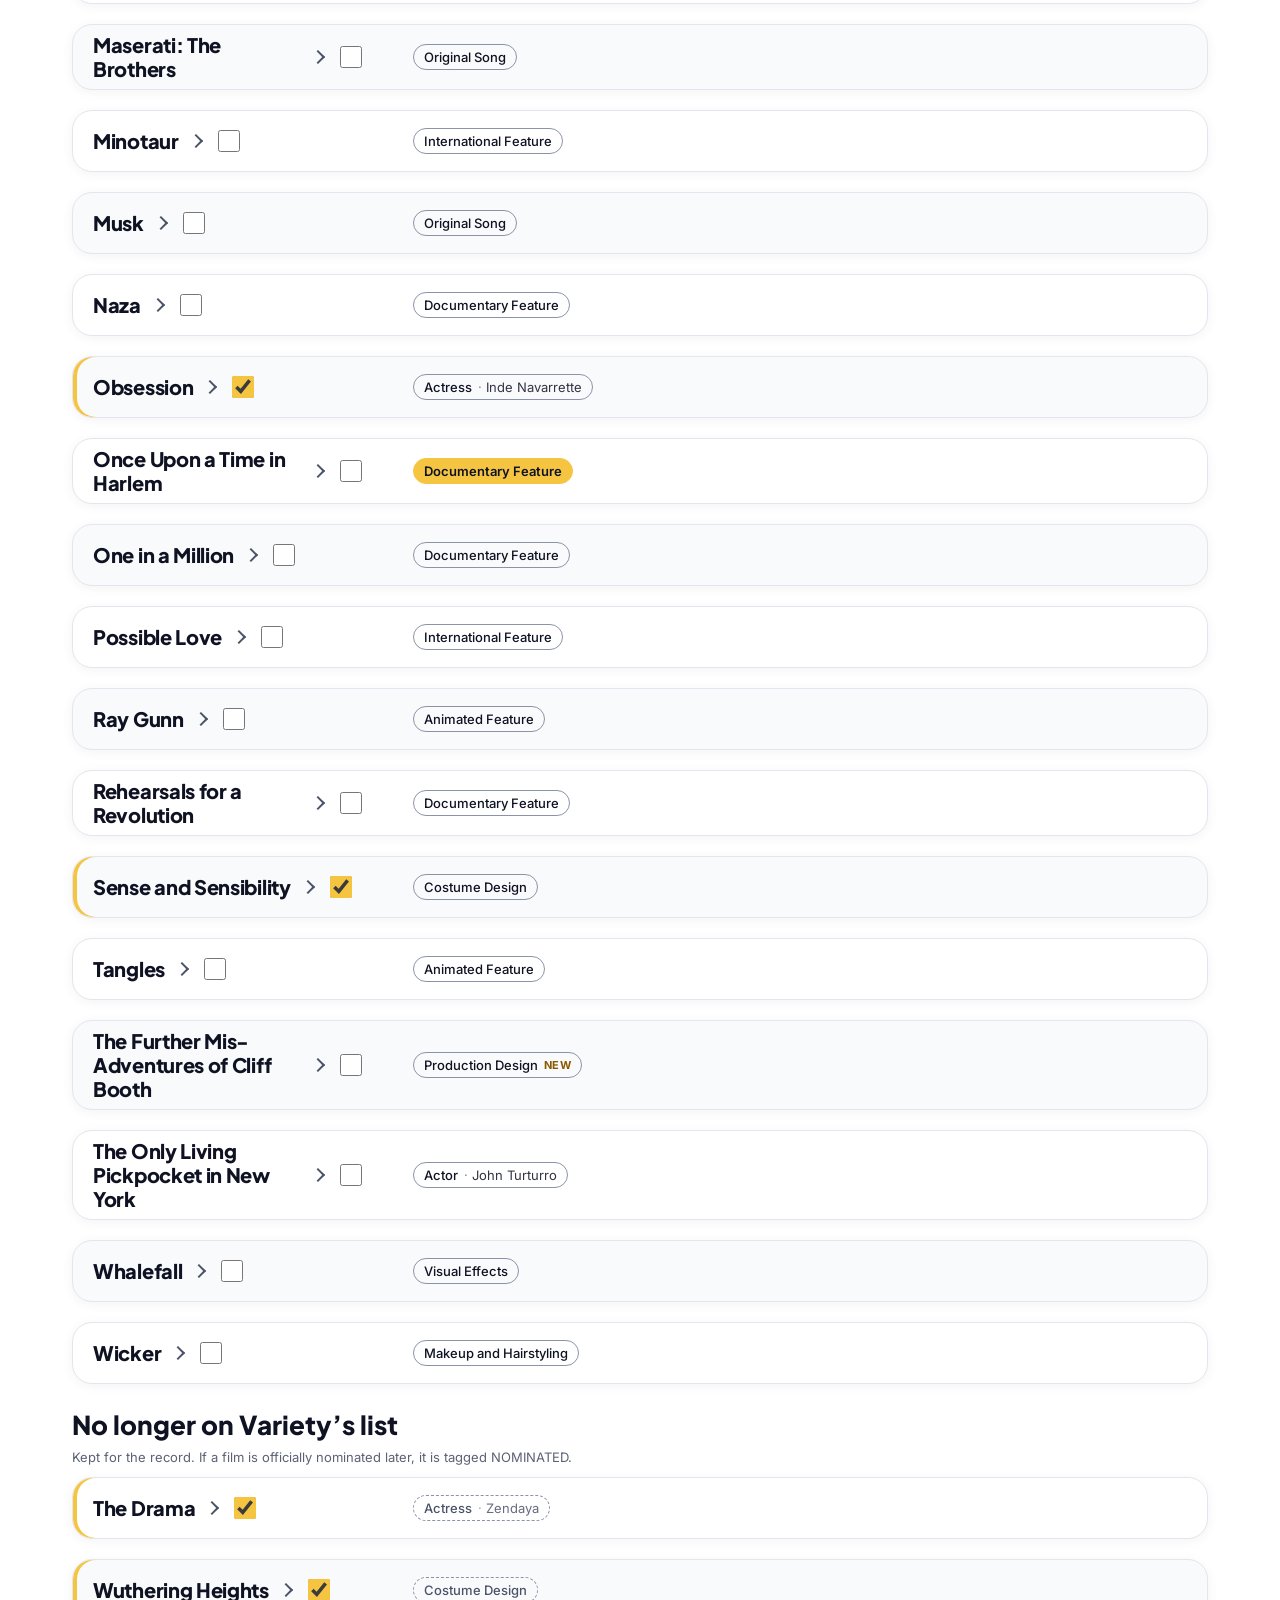
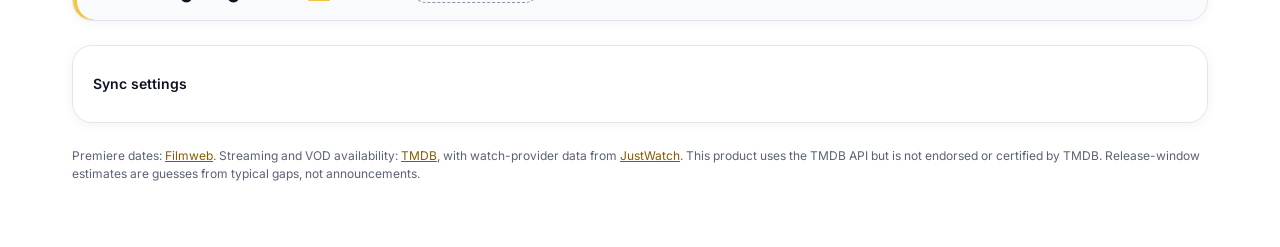
==== commit 1e9ace1c: "Merge pull request #4 from JuliusBrain/feature/must-watch Watch plan tab: path to 100% in the main c" ====
--- a/docs/index.html
+++ b/docs/index.html
@@ -5,7 +5,7 @@
 <meta name="viewport" content="width=device-width, initial-scale=1">
 <title>Oscars Predictions Tracker</title>
 <link rel="stylesheet" href="https://fonts.googleapis.com/css2?family=Cormorant+Garamond:wght@600;700&family=Jost:wght@400;500;600&family=Plus+Jakarta+Sans:wght@600;700;800&family=Inter:wght@400;500;600&display=swap">
-<link rel="stylesheet" href="styles.css?v=26">
+<link rel="stylesheet" href="styles.css?v=27">
 </head>
 <body>
 <main class="wrap">
@@ -42,6 +42,7 @@
   <div class="tabbar">
     <div class="tabs">
       <button class="tab" data-tab-btn="films" data-i18n="tab.films">Films</button>
+      <button class="tab" data-tab-btn="plan" data-i18n="tab.plan">Watch plan</button>
       <button class="tab" data-tab-btn="updates" data-i18n="tab.updates">Updates</button>
       <button class="tab" data-tab-btn="cal" data-i18n="tab.cal">Calendar</button>
       <button class="tab" data-tab-btn="cats" data-i18n="tab.cats">Categories</button>
@@ -82,6 +83,15 @@
     <div id="dropped"></div>
   </section>
 
+  <section id="plan" aria-label="Watch plan" hidden>
+    <h2 class="sechead" data-i18n="plan.title">Path to 100%</h2>
+    <p class="dropnote" data-i18n="plan.note">The films you still need to see to have watched every nominee in the main categories: Best Picture, Directing, the acting categories and both screenplays. Films that cover the most categories come first.</p>
+    <div class="watchbar"><button id="plansupp" class="chip" aria-pressed="true"></button></div>
+    <div id="planhead" class="planhead" aria-live="polite"></div>
+    <div id="planprog" class="planprog"></div>
+    <div id="planlist"></div>
+  </section>
+
   <section id="updates" data-i18n-aria="tab.updates" aria-label="Updates" hidden>
     <h2 class="sechead" data-i18n="upd.title">What changed</h2>
     <p class="dropnote" data-i18n="upd.note">Every time Variety changes its list, each affected category is listed here: what was added (+), what was removed (−) and whether the predicted winner (★) changed.</p>
@@ -117,7 +127,7 @@
   </details>
   <p class="credits" data-i18n-html="credits">Premiere dates: <a href="https://www.filmweb.pl" target="_blank" rel="noopener">Filmweb</a>.</p>
 </main>
-<script src="i18n.js?v=26"></script>
-<script src="app.js?v=26"></script>
+<script src="i18n.js?v=27"></script>
+<script src="app.js?v=27"></script>
 </body>
 </html>
--- a/docs/styles.css
+++ b/docs/styles.css
@@ -288,3 +288,23 @@
 .upbody em{font-style:normal;font-size:12px;color:var(--muted)}
 .uparrow{display:inline-block;margin:0 10px;color:var(--muted)}
 @media (max-width:640px){.uprow{grid-template-columns:22px 1fr}.upbody{grid-column:2}.uparrow{display:block;margin:2px 0}}
+
+/* Watch plan */
+.planhead{display:flex;flex-wrap:wrap;align-items:baseline;gap:4px 12px;margin:8px 0 16px}
+.plannum{font-family:var(--font-display);font-weight:var(--h1-weight);font-size:44px;line-height:1}
+.planhead>span:nth-child(2){font-size:18px;font-weight:600}
+.plansub{font-size:13px;color:var(--muted);flex-basis:100%}
+.planprog{display:grid;grid-template-columns:repeat(auto-fill,minmax(230px,1fr));gap:10px;margin-bottom:20px}
+.plancat{background:var(--surface);border:1px solid var(--border);border-radius:var(--r-box);padding:10px 14px;display:flex;flex-direction:column;gap:6px}
+.plancname{font-size:12px;font-weight:700;letter-spacing:.06em;text-transform:uppercase;color:var(--muted)}
+.planbar{height:8px;border-radius:4px;background:var(--zebra);overflow:hidden}
+.planbar i{display:block;height:100%;background:var(--accent)}
+.plancnum{font-size:13px;font-weight:600}
+.plancat.full{border-color:var(--up)}
+.plancat.full .plancnum{color:var(--up)}
+.planfilm{background:var(--surface);border:1px solid var(--border);border-radius:var(--r-card);box-shadow:var(--shadow);padding:10px 20px 14px;margin-bottom:10px}
+.plantop{display:flex;flex-wrap:wrap;align-items:center;gap:4px 14px}
+.plantop b{font-family:var(--font-display);font-weight:var(--h1-weight);font-size:22px}
+.plancover{font-size:13px;color:var(--muted);margin-right:auto}
+.planfilm .noms{padding:6px 0 0}
+.plancomp{margin-top:8px;font-size:13px;font-weight:600;color:var(--up)}
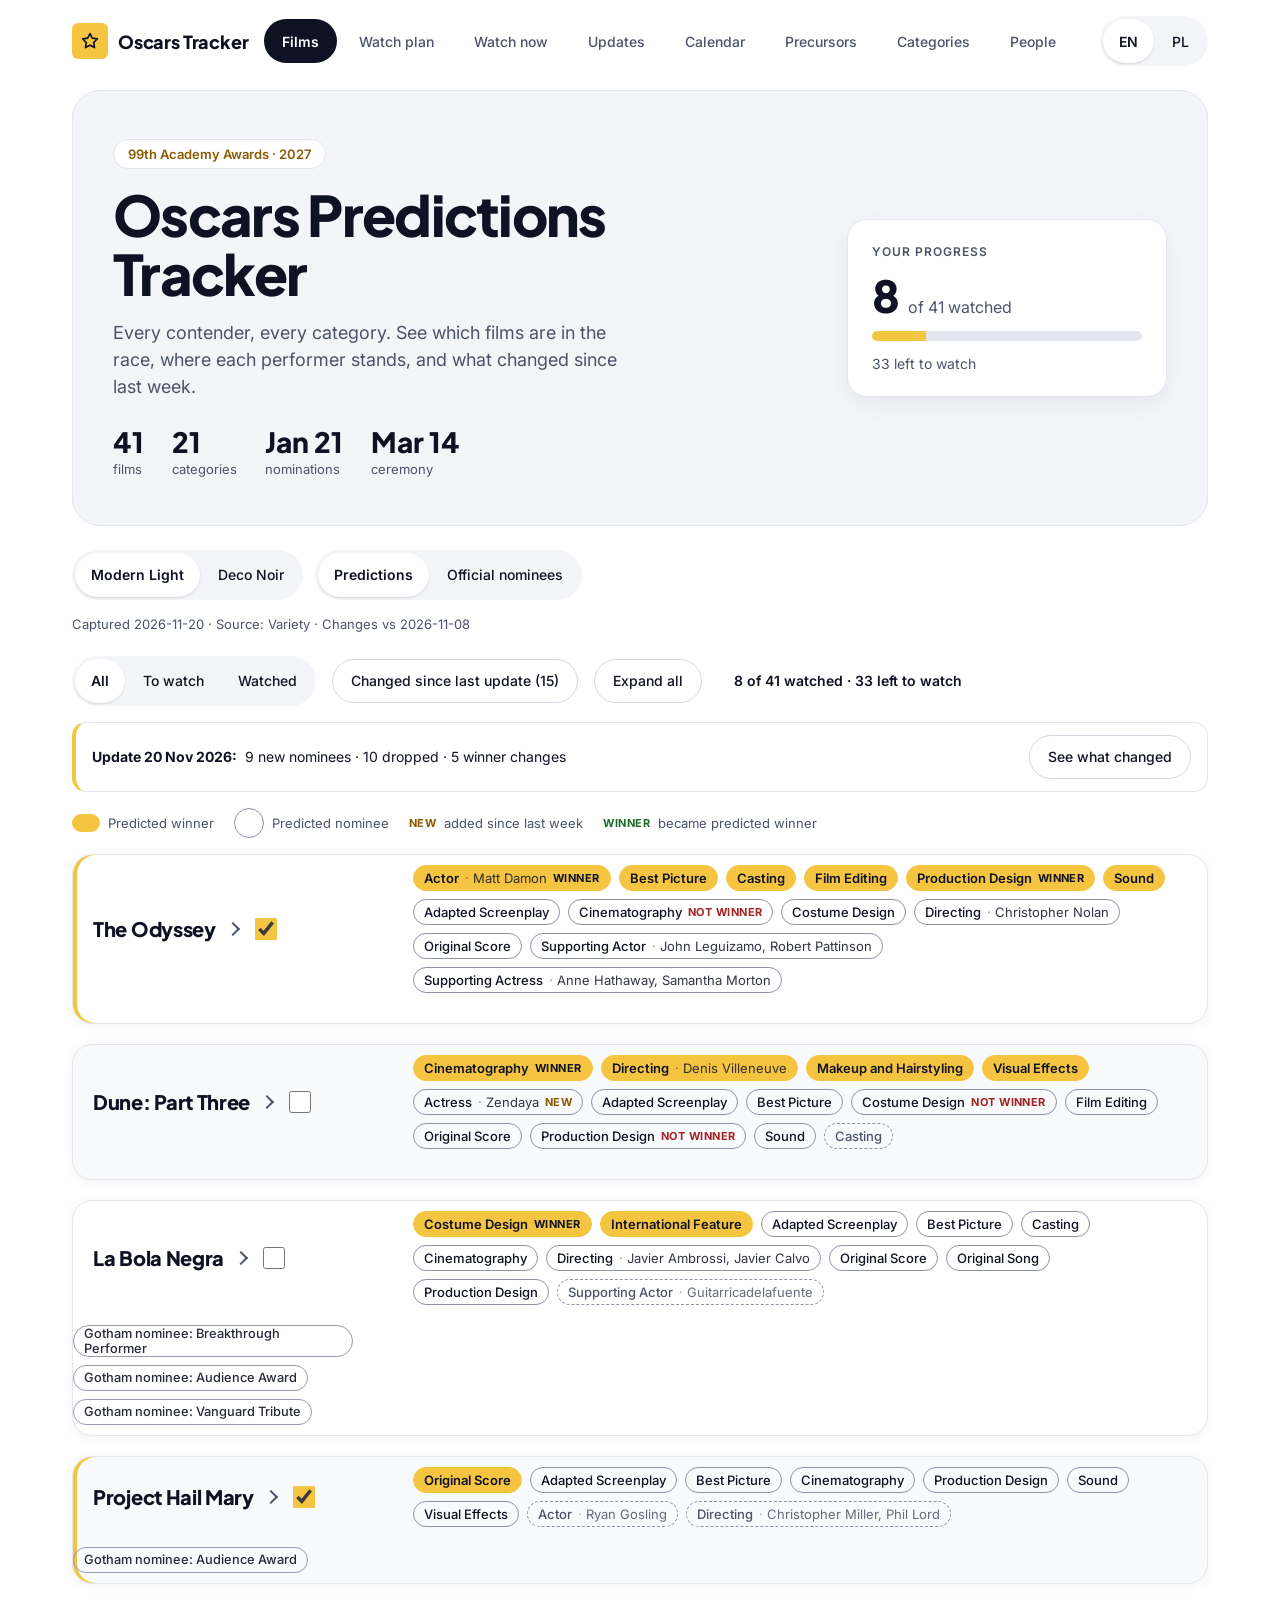
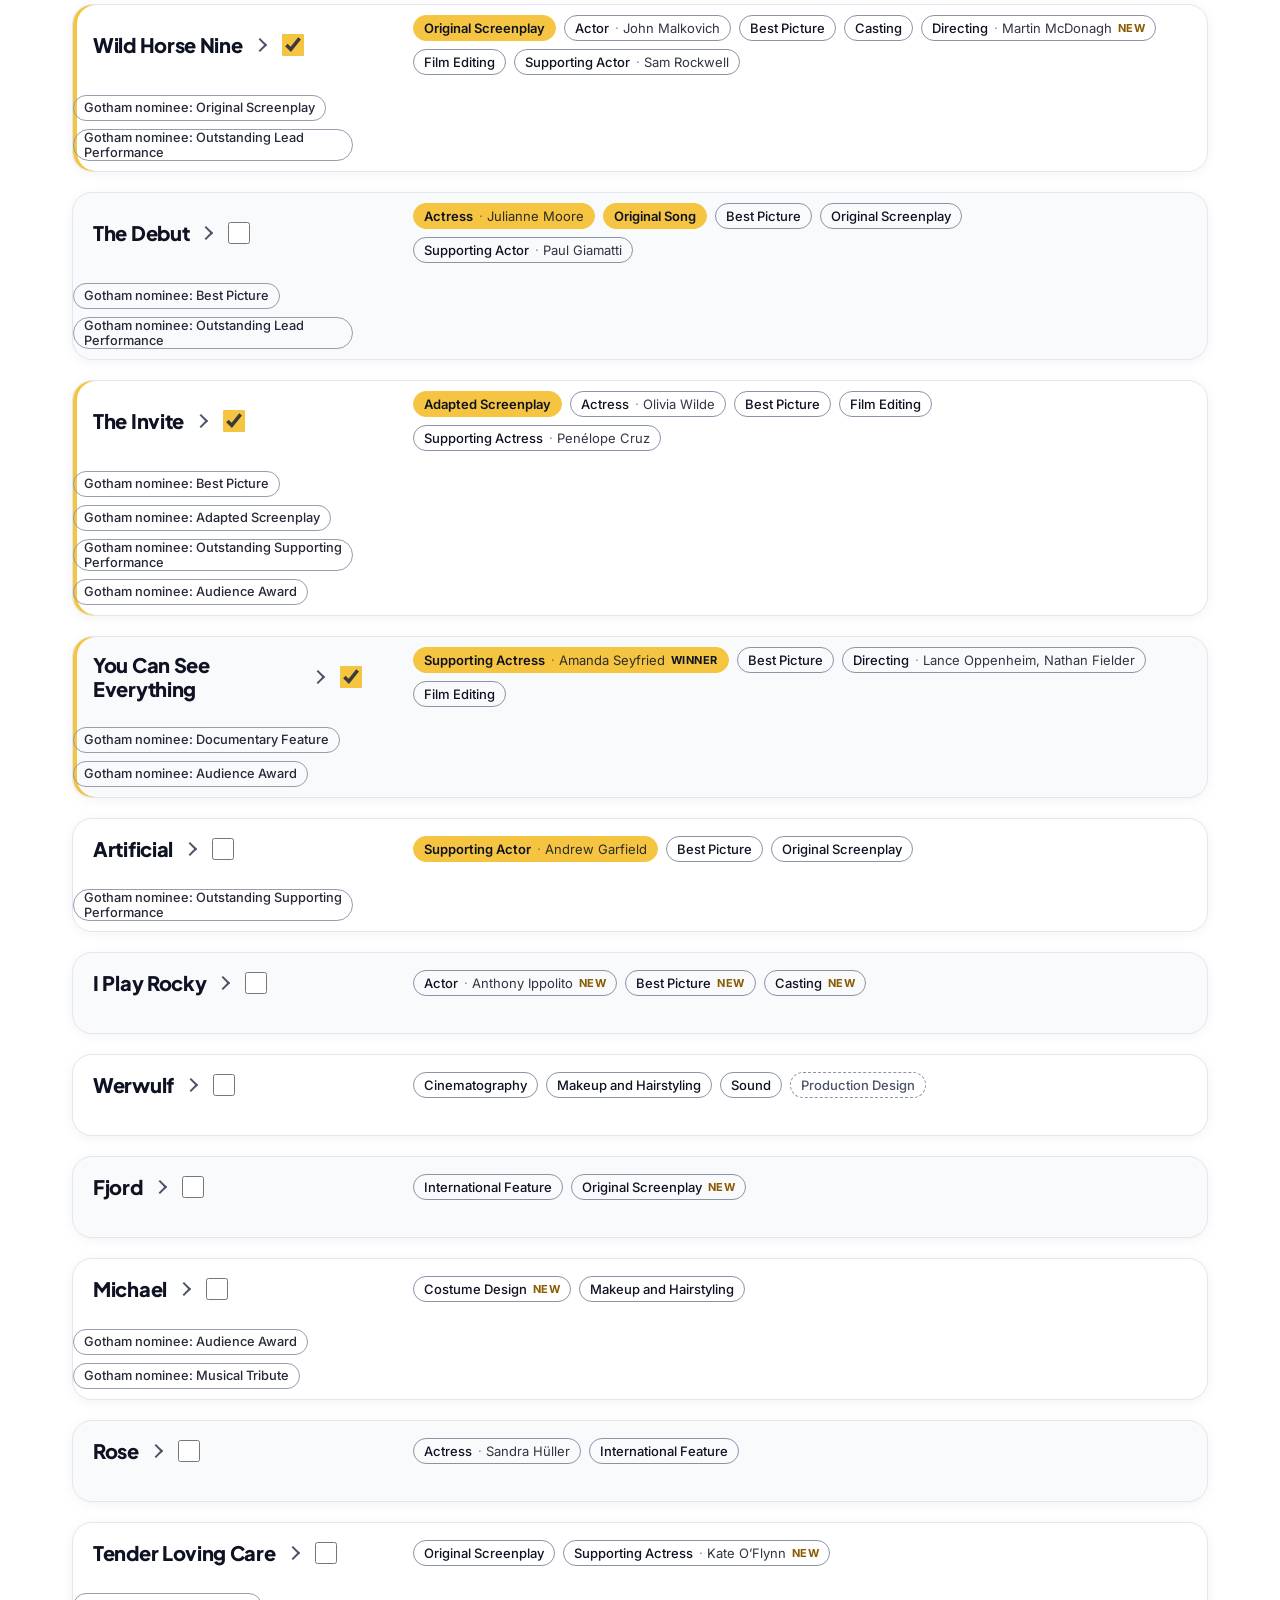
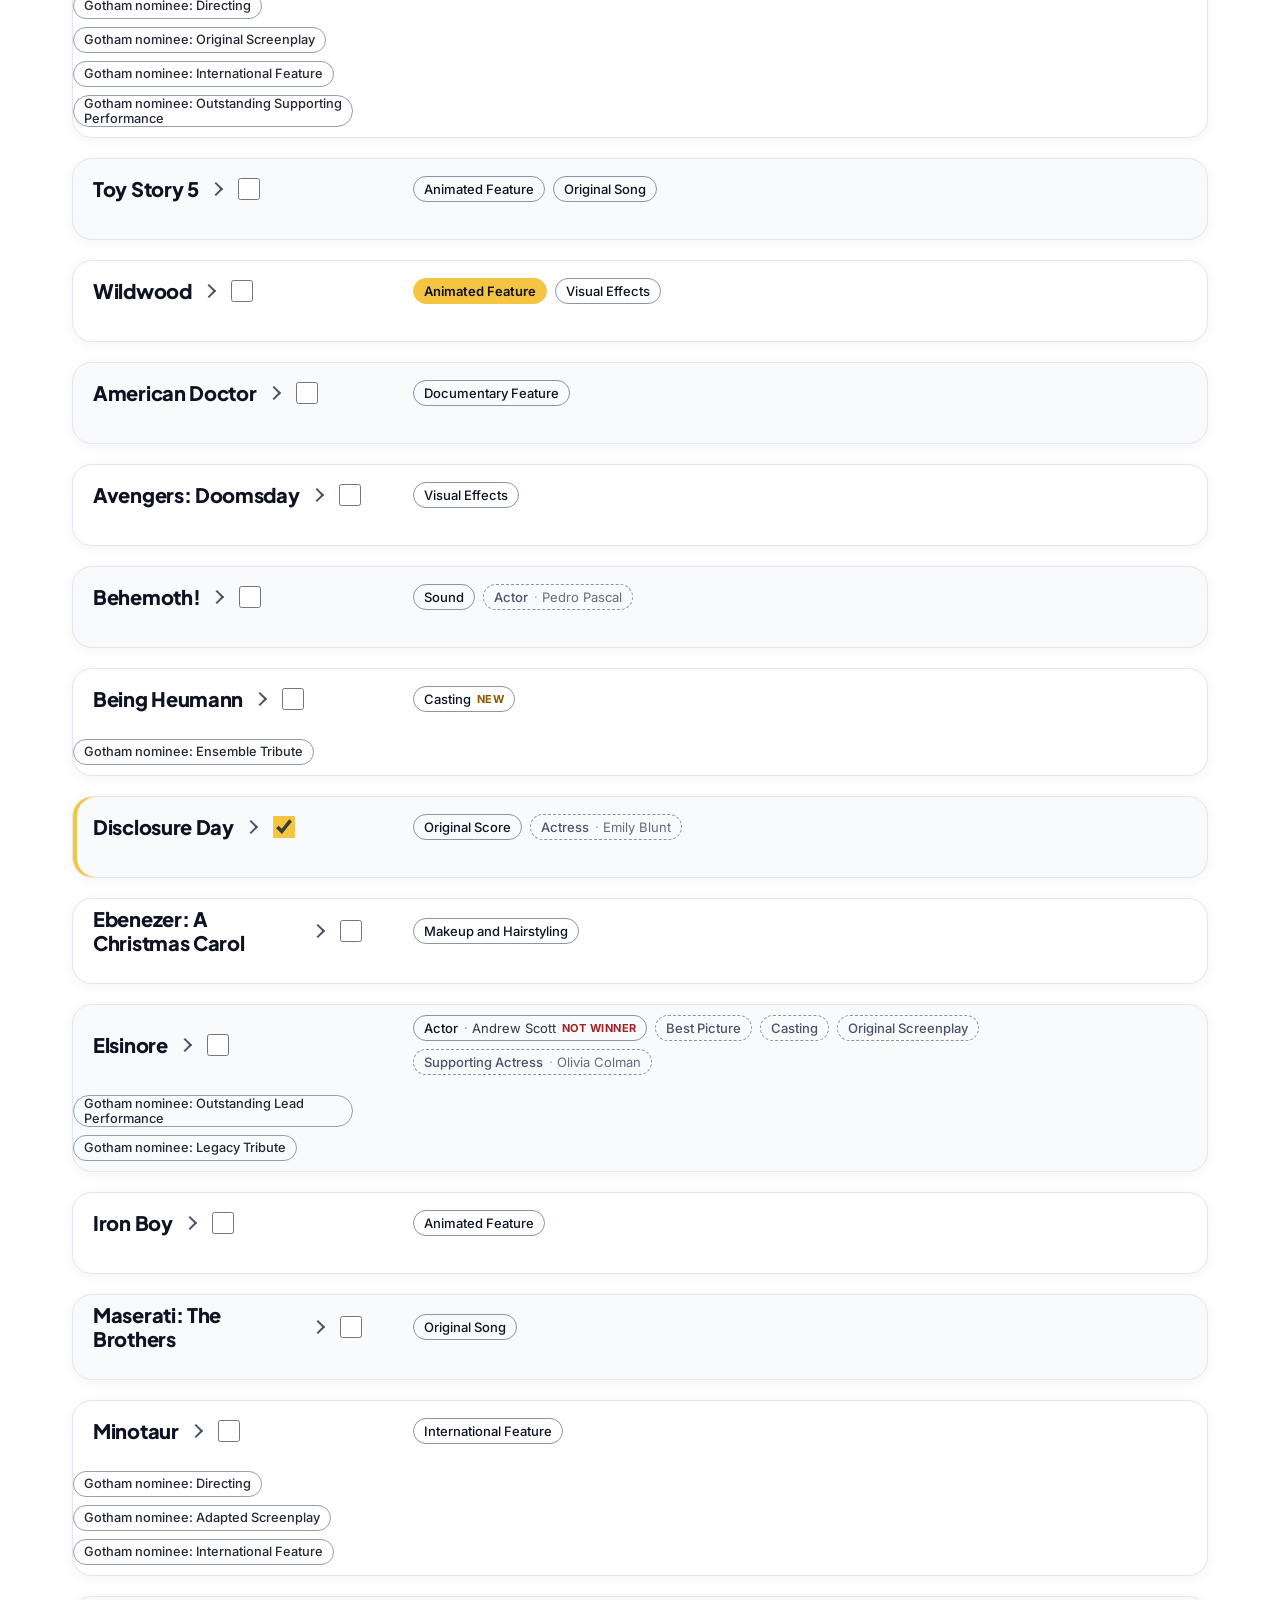
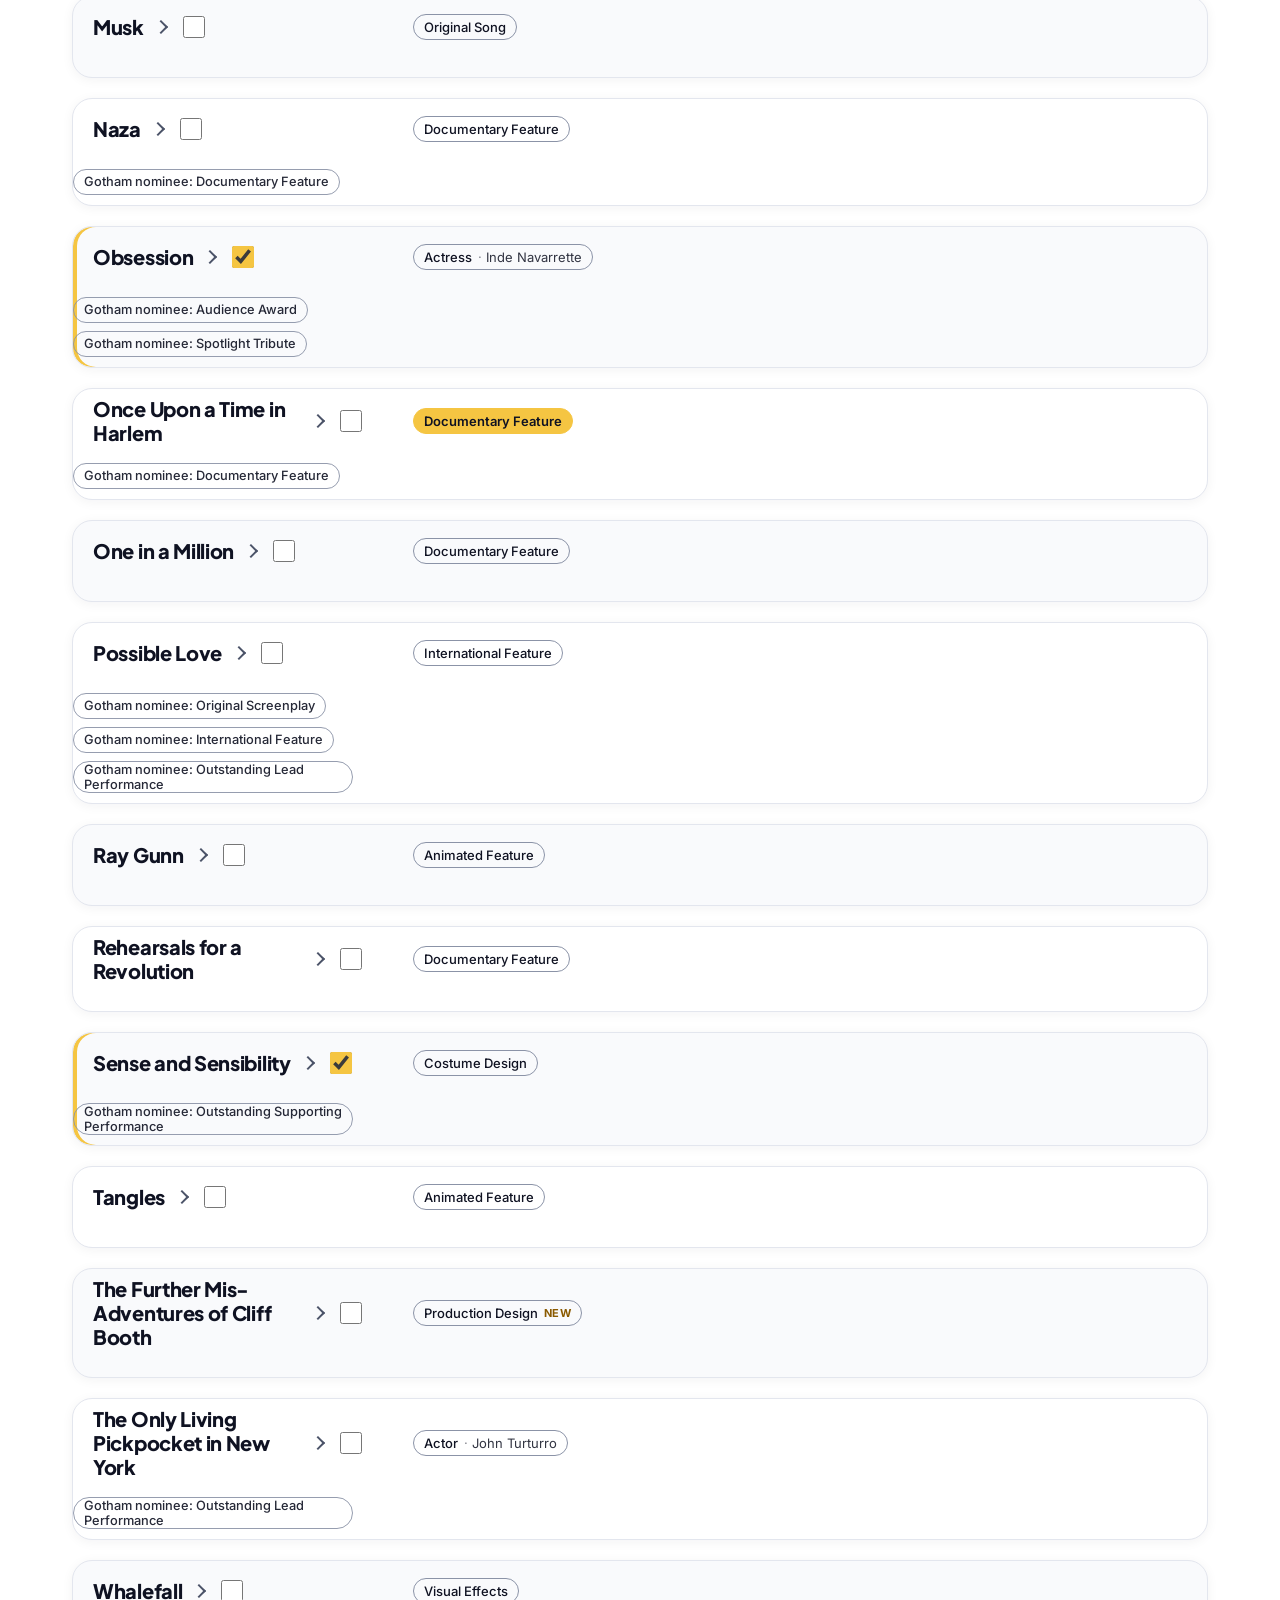
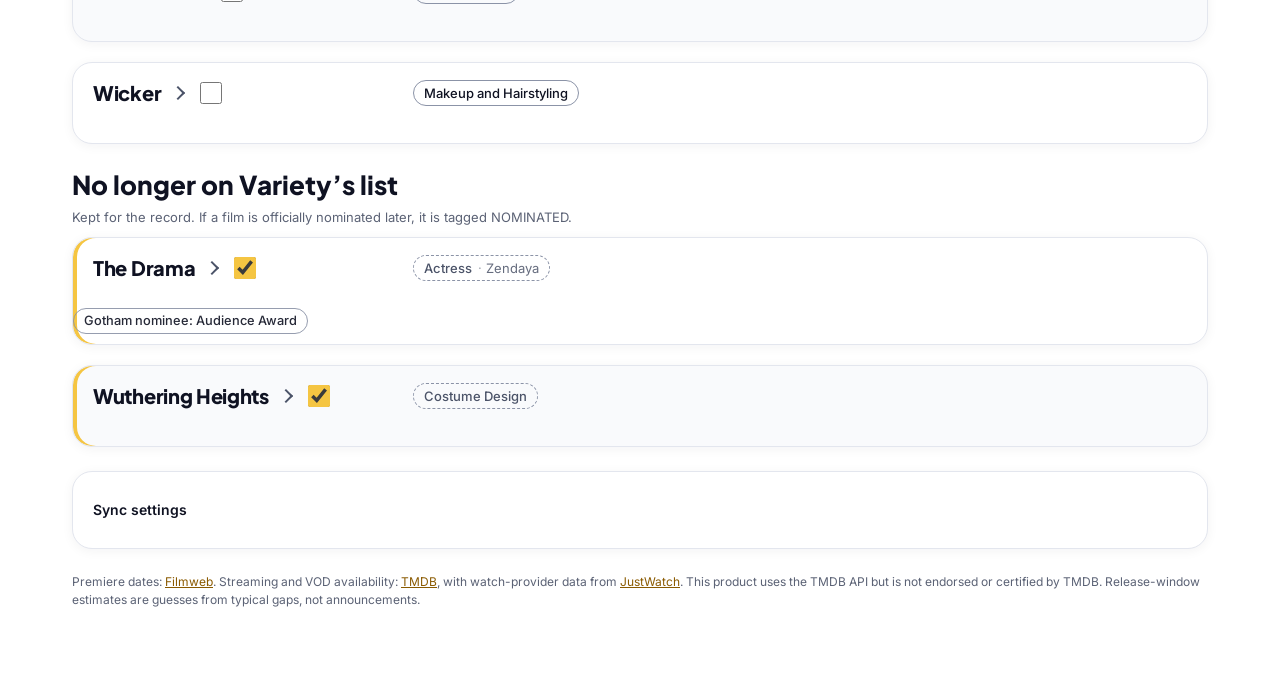
==== commit cd3e832b: "Add precursor awards scraper and tab, Watch now tab, calendar that looks back - scripts/precursors.p" ====
--- a/docs/index.html
+++ b/docs/index.html
@@ -5,7 +5,7 @@
 <meta name="viewport" content="width=device-width, initial-scale=1">
 <title>Oscars Predictions Tracker</title>
 <link rel="stylesheet" href="https://fonts.googleapis.com/css2?family=Cormorant+Garamond:wght@600;700&family=Jost:wght@400;500;600&family=Plus+Jakarta+Sans:wght@600;700;800&family=Inter:wght@400;500;600&display=swap">
-<link rel="stylesheet" href="styles.css?v=27">
+<link rel="stylesheet" href="styles.css?v=31">
 </head>
 <body>
 <main class="wrap">
@@ -43,8 +43,10 @@
     <div class="tabs">
       <button class="tab" data-tab-btn="films" data-i18n="tab.films">Films</button>
       <button class="tab" data-tab-btn="plan" data-i18n="tab.plan">Watch plan</button>
+      <button class="tab" data-tab-btn="now" data-i18n="tab.now">Watch now</button>
       <button class="tab" data-tab-btn="updates" data-i18n="tab.updates">Updates</button>
       <button class="tab" data-tab-btn="cal" data-i18n="tab.cal">Calendar</button>
+      <button class="tab" data-tab-btn="awards" data-i18n="tab.awards">Precursors</button>
       <button class="tab" data-tab-btn="cats" data-i18n="tab.cats">Categories</button>
       <button class="tab" data-tab-btn="people" data-i18n="tab.people">People</button>
     </div>
@@ -86,7 +88,13 @@
   <section id="plan" aria-label="Watch plan" hidden>
     <h2 class="sechead" data-i18n="plan.title">Path to 100%</h2>
     <p class="dropnote" data-i18n="plan.note">The films you still need to see to have watched every nominee in the main categories: Best Picture, Directing, the acting categories and both screenplays. Films that cover the most categories come first.</p>
+    <div id="plansharedbanner" class="updbanner" hidden></div>
     <div class="watchbar"><button id="plansupp" class="chip" aria-pressed="true"></button></div>
+    <div id="planshare" class="watchbar">
+      <button id="sharelink" class="chip"></button>
+      <button id="sharetext" class="chip"></button>
+      <span id="sharemsg" class="progress" role="status" aria-live="polite"></span>
+    </div>
     <div id="planhead" class="planhead" aria-live="polite"></div>
     <div id="planprog" class="planprog"></div>
     <div id="planlist"></div>
@@ -98,8 +106,23 @@
     <div id="updatelist"></div>
   </section>
 
+  <section id="now" data-i18n-aria="tab.now" aria-label="Watch now" hidden>
+    <h2 class="sechead" data-i18n="now.title">Watch now</h2>
+    <p class="dropnote" data-i18n="now.note">Films on the list that you can stream, rent or buy in Poland today and have not marked as watched. Most nominations first.</p>
+    <div id="nowchips" class="chips" role="group"></div>
+    <div id="nowhead" class="planhead" role="status" aria-live="polite"></div>
+    <div id="nowlist"></div>
+  </section>
+
   <section id="cal" data-i18n-aria="tab.cal" aria-label="Calendar" hidden>
     <div id="calendar"></div>
+  </section>
+
+  <section id="awards" data-i18n-aria="tab.awards" aria-label="Precursors" hidden>
+    <h2 class="sechead" data-i18n="awards.title">Precursor awards</h2>
+    <p class="dropnote" data-i18n="awards.note">Winners and nominees of the earlier awards of the season, read from Wikipedia. Only the categories that map to an Oscar category are shown.</p>
+    <div class="watchbar"><button id="awardstracked" class="chip" aria-pressed="false"></button></div>
+    <div id="awardslist"></div>
   </section>
 
   <section id="cats" data-i18n-aria="tab.cats" aria-label="Categories" hidden>
@@ -127,7 +150,7 @@
   </details>
   <p class="credits" data-i18n-html="credits">Premiere dates: <a href="https://www.filmweb.pl" target="_blank" rel="noopener">Filmweb</a>.</p>
 </main>
-<script src="i18n.js?v=27"></script>
-<script src="app.js?v=27"></script>
+<script src="i18n.js?v=31"></script>
+<script src="app.js?v=31"></script>
 </body>
 </html>
--- a/docs/styles.css
+++ b/docs/styles.css
@@ -308,3 +308,19 @@
 .plancover{font-size:13px;color:var(--muted);margin-right:auto}
 .planfilm .noms{padding:6px 0 0}
 .plancomp{margin-top:8px;font-size:13px;font-weight:600;color:var(--up)}
+
+#plansharedbanner{margin-bottom:12px}
+#planshare{margin-bottom:12px}
+#plansupp[hidden],#planshare[hidden]{display:none}
+
+.nowwhere{padding:8px 0 0;display:flex;flex-wrap:wrap;gap:6px 18px}
+#nowchips{margin-bottom:12px}
+
+.precs{padding-top:4px}.nom.prec{font-size:.8em;opacity:.9}
+.awardev{background:var(--surface);border:1px solid var(--border);border-radius:var(--r-box);box-shadow:var(--shadow);margin-bottom:12px}
+.awardev>summary{cursor:pointer;min-height:44px;display:flex;align-items:center;gap:12px;padding:0 16px;font-weight:600}
+.awardev>.psub,.awardev>.awardcat{padding:0 16px 12px}
+.awardev.pending{opacity:.75}
+.awardst{font-size:.8em;font-weight:500;color:var(--muted)}
+.awardcat h4{margin:12px 0 4px;font-size:.95em}.awardcat ul{margin:0;padding-left:18px}
+.awardcat li.tracked{font-weight:600}.awardcat li.win{font-weight:700}
